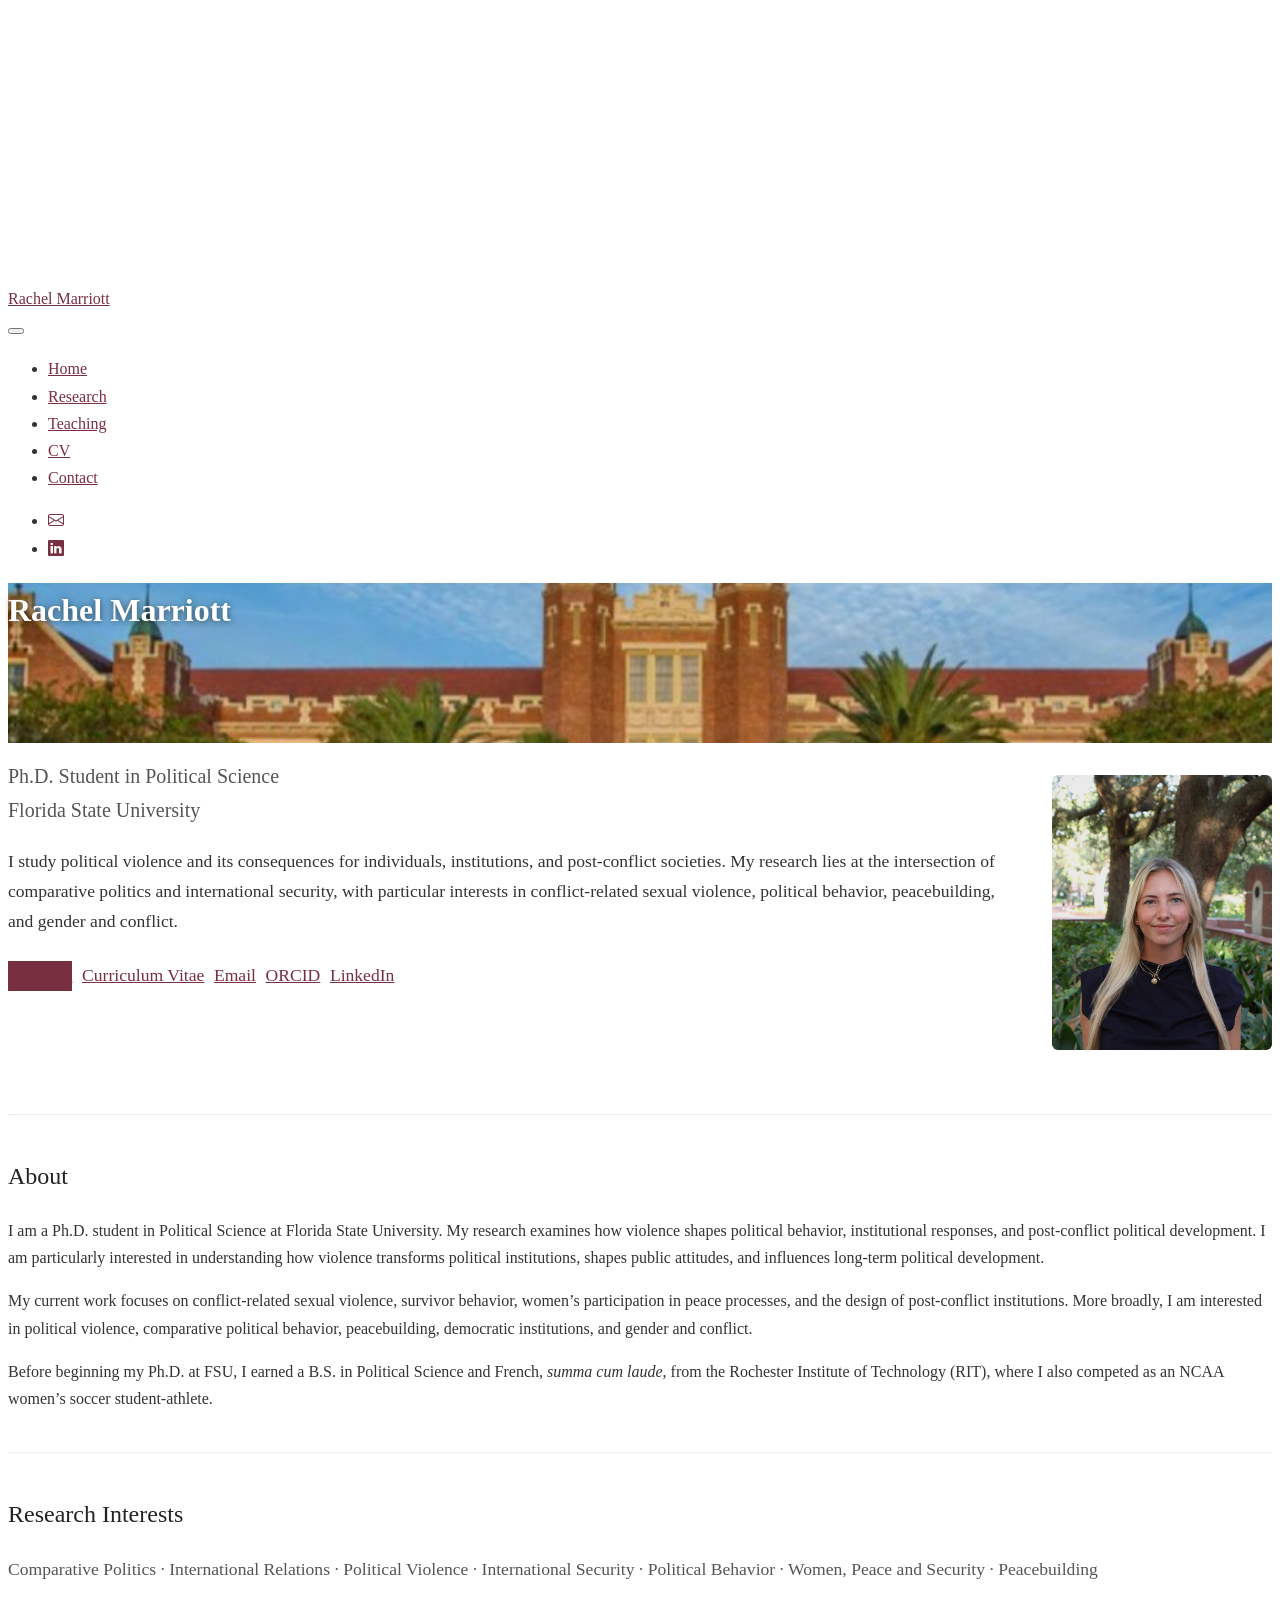
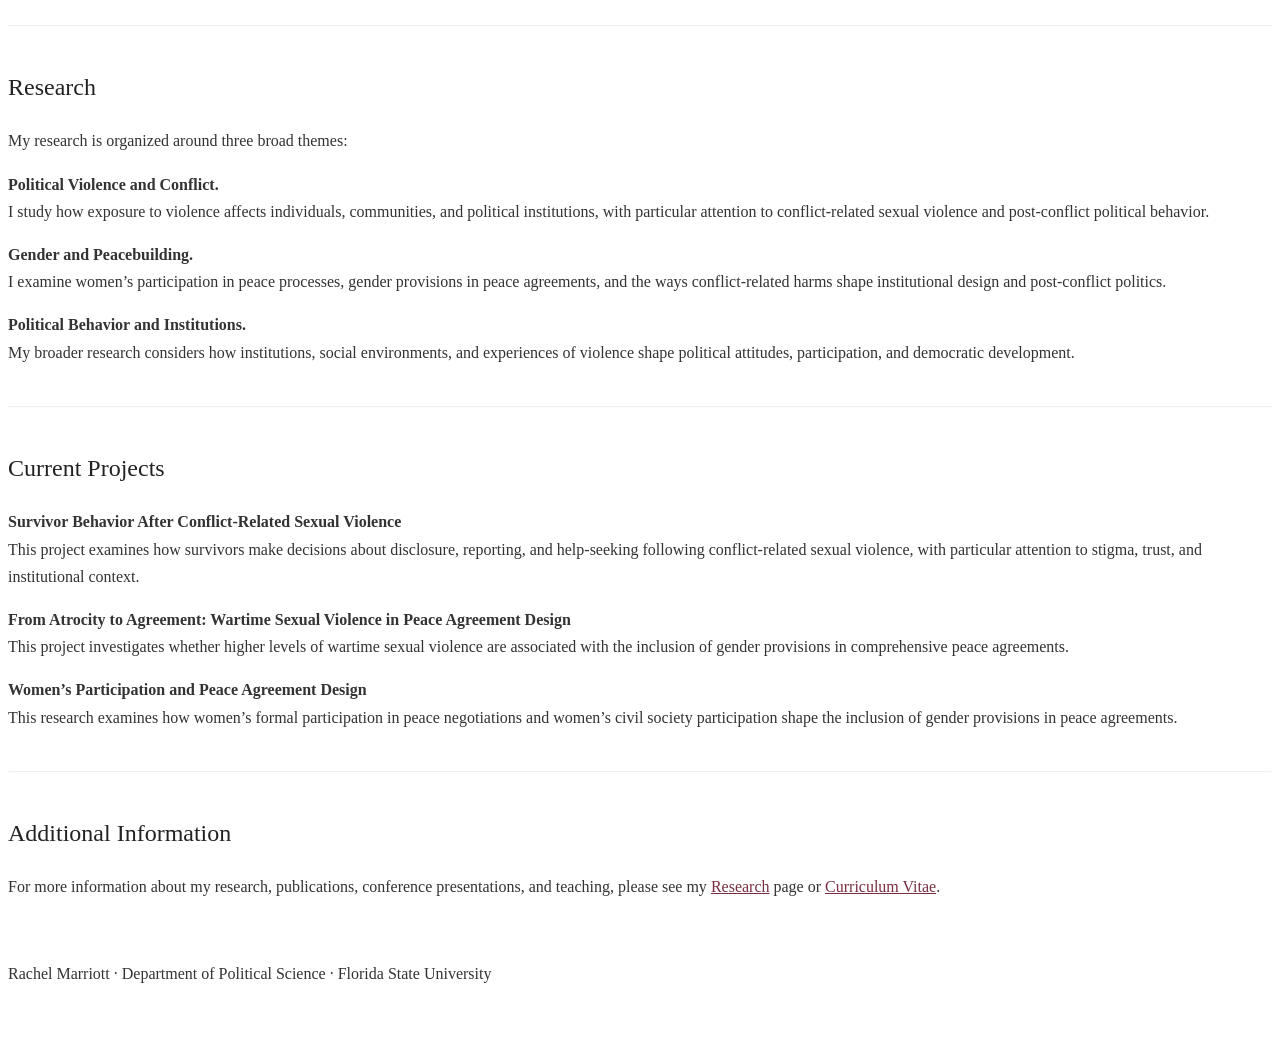
==== docs/index.html @ bfc07260 "Add files via upload Switch to Quarto site" ====
<!DOCTYPE html>
<html xmlns="http://www.w3.org/1999/xhtml" lang="en" xml:lang="en"><head>

<meta charset="utf-8">
<meta name="generator" content="quarto-1.10.18">

<meta name="viewport" content="width=device-width, initial-scale=1.0, user-scalable=yes">


<title>Rachel Marriott</title>
<style>
/* Default styles provided by pandoc.
** See https://pandoc.org/MANUAL.html#variables-for-html for config info.
*/
span.smallcaps{font-variant: small-caps;}
div.columns{display: flex; gap: 1.5em;}
div.column{flex: auto;}
@media screen {
div.columns{gap: min(4vw, 1.5em);}
div.column{overflow-x: auto;}
}
div.hanging-indent{margin-left: 1.5em; text-indent: -1.5em;}
ul.task-list{list-style: none;}
ul.task-list li input[type="checkbox"] {
  width: 0.8em;
  margin: 0 0.8em 0.2em -1em; /* quarto-specific, see https://github.com/quarto-dev/quarto-cli/issues/4556 */ 
  vertical-align: middle;
}
</style>


<script src="site_libs/quarto-nav/quarto-nav.js"></script>
<script src="site_libs/quarto-nav/headroom.min.js"></script>
<script src="site_libs/clipboard/clipboard.min.js"></script>
<script src="site_libs/quarto-search/autocomplete.umd.js"></script>
<script src="site_libs/quarto-search/fuse.min.js"></script>
<script src="site_libs/quarto-search/quarto-search.js"></script>
<meta name="quarto:offset" content="./">
<script src="site_libs/quarto-html/quarto.js" type="module"></script>
<script src="site_libs/quarto-html/tabsets/tabsets.js" type="module"></script>
<script src="site_libs/quarto-html/popper.min.js"></script>
<script src="site_libs/quarto-html/tippy.umd.min.js"></script>
<script src="site_libs/quarto-html/anchor.min.js"></script>
<link href="site_libs/quarto-html/tippy.css" rel="stylesheet">
<link href="site_libs/quarto-html/quarto-syntax-highlighting-64a204ab8560d761af7679ceaba22944.css" rel="stylesheet" id="quarto-text-highlighting-styles">
<script src="site_libs/bootstrap/bootstrap.min.js"></script>
<link href="site_libs/bootstrap/bootstrap-icons.css" rel="stylesheet">
<link href="site_libs/bootstrap/bootstrap-445b8638c3d06994fee0907d791121c4.min.css" rel="stylesheet" append-hash="true" id="quarto-bootstrap" data-mode="light">
<script id="quarto-search-options" type="application/json">{
  "location": "navbar",
  "copy-button": false,
  "collapse-after": 3,
  "panel-placement": "end",
  "type": "overlay",
  "limit": 50,
  "keyboard-shortcut": [
    "f",
    "/",
    "s"
  ],
  "show-item-context": false,
  "language": {
    "search-no-results-text": "No results",
    "search-matching-documents-text": "matching documents",
    "search-copy-link-title": "Copy link to search",
    "search-hide-matches-text": "Hide additional matches",
    "search-more-match-text": "more match in this document",
    "search-more-matches-text": "more matches in this document",
    "search-clear-button-title": "Clear",
    "search-text-placeholder": "",
    "search-detached-cancel-button-title": "Cancel",
    "search-submit-button-title": "Submit",
    "search-label": "Search"
  }
}</script>
<style>

      .quarto-title-block .quarto-title-banner {
        background-image: url(banner.jpg);
background-size: cover;
      }
</style>


<link rel="stylesheet" href="styles.css">
<meta property="og:title" content="Rachel Marriott">
<meta property="og:description" content="Ph.D.&nbsp;student in Political Science at Florida State University studying political violence, gender and conflict, and peacebuilding.">
<meta property="og:image" content="https://rachelmarriott.github.io/headshot.jpeg">
<meta property="og:site_name" content="Rachel Marriott">
<meta property="og:image:alt" content="Rachel Marriott">
</head>

<body class="nav-fixed quarto-light">

<div id="quarto-search-results"></div>
  <header id="quarto-header" class="headroom fixed-top quarto-banner">
    <nav class="navbar navbar-expand-lg " data-bs-theme="dark">
      <div class="navbar-container container-fluid">
      <div class="navbar-brand-container mx-auto">
    <a class="navbar-brand" href="./index.html">
    <span class="navbar-title">Rachel Marriott</span>
    </a>
  </div>
            <div id="quarto-search" class="" title="Search"></div>
          <button class="navbar-toggler" type="button" data-bs-toggle="collapse" data-bs-target="#navbarCollapse" aria-controls="navbarCollapse" role="menu" aria-expanded="false" aria-label="Toggle navigation" onclick="if (window.quartoToggleHeadroom) { window.quartoToggleHeadroom(); }">
  <span class="navbar-toggler-icon"></span>
</button>
          <div class="collapse navbar-collapse" id="navbarCollapse">
            <ul class="navbar-nav navbar-nav-scroll me-auto">
  <li class="nav-item">
    <a class="nav-link active" href="./index.html" aria-current="page"> 
<span class="menu-text">Home</span></a>
  </li>  
  <li class="nav-item">
    <a class="nav-link" href="./research.html"> 
<span class="menu-text">Research</span></a>
  </li>  
  <li class="nav-item">
    <a class="nav-link" href="./teaching.html"> 
<span class="menu-text">Teaching</span></a>
  </li>  
  <li class="nav-item">
    <a class="nav-link" href="./cv.html"> 
<span class="menu-text">CV</span></a>
  </li>  
  <li class="nav-item">
    <a class="nav-link" href="./contact.html"> 
<span class="menu-text">Contact</span></a>
  </li>  
</ul>
            <ul class="navbar-nav navbar-nav-scroll ms-auto">
  <li class="nav-item compact">
    <a class="nav-link" href="mailto:rsmarriott@fsu.edu"> <i class="bi bi-envelope" role="img" aria-label="Email">
</i> 
<span class="menu-text"></span></a>
  </li>  
  <li class="nav-item compact">
    <a class="nav-link" href="https://www.linkedin.com/in/rachel-marriott"> <i class="bi bi-linkedin" role="img" aria-label="LinkedIn">
</i> 
<span class="menu-text"></span></a>
  </li>  
</ul>
          </div> <!-- /navcollapse -->
            <div class="quarto-navbar-tools">
</div>
      </div> <!-- /container-fluid -->
    </nav>
</header>
<!-- content -->
<header id="title-block-header" class="quarto-title-block default page-columns page-full">
  <div class="quarto-title-banner page-columns page-full">
    <div class="quarto-title column-page">
      <h1 class="title">Rachel Marriott</h1>
                      </div>
  </div>
    
  
  <div class="quarto-title-meta column-page">

      
    
      
    </div>
    
  
  </header><div id="quarto-content" class="quarto-container page-columns page-rows-contents page-layout-full page-navbar">
<!-- sidebar -->
<!-- margin-sidebar -->
    
<!-- main -->
<main class="content quarto-banner-title-block column-page" id="quarto-document-content">





<div class="hero">
<div class="hero-text">
<section id="ph.d.-student-in-political-science" class="level3">
<h3 class="anchored" data-anchor-id="ph.d.-student-in-political-science">Ph.D.&nbsp;Student in Political Science</h3>
</section>
<section id="florida-state-university" class="level3">
<h3 class="anchored" data-anchor-id="florida-state-university">Florida State University</h3>
<p>I study political violence and its consequences for individuals, institutions, and post-conflict societies. My research lies at the intersection of comparative politics and international security, with particular interests in conflict-related sexual violence, political behavior, peacebuilding, and gender and conflict.</p>
<div class="hero-links">
<p><a href="./research.html" class="btn btn-primary">Research</a> <a href="./cv.html" class="btn btn-outline-primary">Curriculum Vitae</a> <a href="mailto:rsmarriott@fsu.edu" class="btn btn-outline-primary">Email</a> <a href="https://orcid.org/0009-0001-6405-3123" class="btn btn-outline-primary">ORCID</a> <a href="https://www.linkedin.com/in/rachel-marriott" class="btn btn-outline-primary">LinkedIn</a></p>
</div>
</section>
</div>
<div class="hero-image">
<p><img src="headshot.jpeg" class="img-fluid" alt="Rachel Marriott"></p>
</div>
</div>
<hr>
<section id="about" class="level2">
<h2 class="anchored" data-anchor-id="about">About</h2>
<p>I am a Ph.D.&nbsp;student in Political Science at Florida State University. My research examines how violence shapes political behavior, institutional responses, and post-conflict political development. I am particularly interested in understanding how violence transforms political institutions, shapes public attitudes, and influences long-term political development.</p>
<p>My current work focuses on conflict-related sexual violence, survivor behavior, women’s participation in peace processes, and the design of post-conflict institutions. More broadly, I am interested in political violence, comparative political behavior, peacebuilding, democratic institutions, and gender and conflict.</p>
<p>Before beginning my Ph.D.&nbsp;at FSU, I earned a B.S. in Political Science and French, <em>summa cum laude</em>, from the Rochester Institute of Technology (RIT), where I also competed as an NCAA women’s soccer student-athlete.</p>
<hr>
</section>
<section id="research-interests" class="level2">
<h2 class="anchored" data-anchor-id="research-interests">Research Interests</h2>
<p class="interests">
Comparative Politics · International Relations · Political Violence · International Security · Political Behavior · Women, Peace and Security · Peacebuilding
</p>
<hr>
</section>
<section id="research" class="level2">
<h2 class="anchored" data-anchor-id="research">Research</h2>
<p>My research is organized around three broad themes:</p>
<p><strong>Political Violence and Conflict.</strong><br>
I study how exposure to violence affects individuals, communities, and political institutions, with particular attention to conflict-related sexual violence and post-conflict political behavior.</p>
<p><strong>Gender and Peacebuilding.</strong><br>
I examine women’s participation in peace processes, gender provisions in peace agreements, and the ways conflict-related harms shape institutional design and post-conflict politics.</p>
<p><strong>Political Behavior and Institutions.</strong><br>
My broader research considers how institutions, social environments, and experiences of violence shape political attitudes, participation, and democratic development.</p>
<hr>
</section>
<section id="current-projects" class="level2">
<h2 class="anchored" data-anchor-id="current-projects">Current Projects</h2>
<p><strong>Survivor Behavior After Conflict-Related Sexual Violence</strong><br>
This project examines how survivors make decisions about disclosure, reporting, and help-seeking following conflict-related sexual violence, with particular attention to stigma, trust, and institutional context.</p>
<p><strong>From Atrocity to Agreement: Wartime Sexual Violence in Peace Agreement Design</strong><br>
This project investigates whether higher levels of wartime sexual violence are associated with the inclusion of gender provisions in comprehensive peace agreements.</p>
<p><strong>Women’s Participation and Peace Agreement Design</strong><br>
This research examines how women’s formal participation in peace negotiations and women’s civil society participation shape the inclusion of gender provisions in peace agreements.</p>
<hr>
</section>
<section id="additional-information" class="level2">
<h2 class="anchored" data-anchor-id="additional-information">Additional Information</h2>
<p>For more information about my research, publications, conference presentations, and teaching, please see my <a href="./research.html">Research</a> page or <a href="./cv.html">Curriculum Vitae</a>.</p>


</section>

</main> <!-- /main -->
<script id="quarto-html-after-body" type="application/javascript">
  window.document.addEventListener("DOMContentLoaded", function (event) {
    const icon = "";
    const anchorJS = new window.AnchorJS();
    anchorJS.options = {
      placement: 'right',
      icon: icon
    };
    anchorJS.add('.anchored');
    const isCodeAnnotation = (el) => {
      for (const clz of el.classList) {
        if (clz.startsWith('code-annotation-')) {                     
          return true;
        }
      }
      return false;
    }
    const onCopySuccess = function(e) {
      // button target
      const button = e.trigger;
      // don't keep focus
      button.blur();
      // flash "checked"
      button.classList.add('code-copy-button-checked');
      var currentTitle = button.getAttribute("title");
      button.setAttribute("title", "Copied!");
      let tooltip;
      if (window.bootstrap) {
        button.setAttribute("data-bs-toggle", "tooltip");
        button.setAttribute("data-bs-placement", "left");
        button.setAttribute("data-bs-title", "Copied!");
        tooltip = new bootstrap.Tooltip(button, 
          { trigger: "manual", 
            customClass: "code-copy-button-tooltip",
            offset: [0, -8]});
        tooltip.show();    
      }
      setTimeout(function() {
        if (tooltip) {
          tooltip.hide();
          button.removeAttribute("data-bs-title");
          button.removeAttribute("data-bs-toggle");
          button.removeAttribute("data-bs-placement");
        }
        button.setAttribute("title", currentTitle);
        button.classList.remove('code-copy-button-checked');
      }, 1000);
      // clear code selection
      e.clearSelection();
    }
    const getTextToCopy = function(trigger) {
      const outerScaffold = trigger.parentElement.cloneNode(true);
      const codeEl = outerScaffold.querySelector('code');
      for (const childEl of codeEl.children) {
        if (isCodeAnnotation(childEl)) {
          childEl.remove();
        }
      }
      return codeEl.innerText;
    }
    const clipboard = new window.ClipboardJS('.code-copy-button:not([data-in-quarto-modal])', {
      text: getTextToCopy
    });
    clipboard.on('success', onCopySuccess);
    if (window.document.getElementById('quarto-embedded-source-code-modal')) {
      const clipboardModal = new window.ClipboardJS('.code-copy-button[data-in-quarto-modal]', {
        text: getTextToCopy,
        container: window.document.getElementById('quarto-embedded-source-code-modal')
      });
      clipboardModal.on('success', onCopySuccess);
    }
      var localhostRegex = new RegExp(/^(?:http|https):\/\/localhost\:?[0-9]*\//);
      var mailtoRegex = new RegExp(/^mailto:/);
        var filterRegex = new RegExp("https:\/\/rachelmarriott\.github\.io");
      var isInternal = (href) => {
          return filterRegex.test(href) || localhostRegex.test(href) || mailtoRegex.test(href);
      }
      // Inspect non-navigation links and adorn them if external
     var links = window.document.querySelectorAll('a[href]:not(.nav-link):not(.navbar-brand):not(.toc-action):not(.sidebar-link):not(.sidebar-item-toggle):not(.pagination-link):not(.no-external):not([aria-hidden]):not(.dropdown-item):not(.quarto-navigation-tool):not(.about-link)');
      for (var i=0; i<links.length; i++) {
        const link = links[i];
        if (!isInternal(link.href)) {
          // undo the damage that might have been done by quarto-nav.js in the case of
          // links that we want to consider external
          if (link.dataset.originalHref !== undefined) {
            link.href = link.dataset.originalHref;
          }
        }
      }
    function tippyHover(el, contentFn, onTriggerFn, onUntriggerFn) {
      const config = {
        allowHTML: true,
        maxWidth: 500,
        delay: 100,
        arrow: false,
        appendTo: function(el) {
            return el.parentElement;
        },
        interactive: true,
        interactiveBorder: 10,
        theme: 'quarto',
        placement: 'bottom-start',
      };
      if (contentFn) {
        config.content = contentFn;
      }
      if (onTriggerFn) {
        config.onTrigger = onTriggerFn;
      }
      if (onUntriggerFn) {
        config.onUntrigger = onUntriggerFn;
      }
      window.tippy(el, config); 
    }
    const noterefs = window.document.querySelectorAll('a[role="doc-noteref"]');
    for (var i=0; i<noterefs.length; i++) {
      const ref = noterefs[i];
      tippyHover(ref, function() {
        // use id or data attribute instead here
        let href = ref.getAttribute('data-footnote-href') || ref.getAttribute('href');
        try { href = new URL(href).hash; } catch {}
        const id = href.replace(/^#\/?/, "");
        const note = window.document.getElementById(id);
        if (note) {
          return note.innerHTML;
        } else {
          return "";
        }
      });
    }
    const xrefs = window.document.querySelectorAll('a.quarto-xref');
    const processXRef = (id, note) => {
      // Strip column container classes
      const stripColumnClz = (el) => {
        el.classList.remove("page-full", "page-columns");
        if (el.children) {
          for (const child of el.children) {
            stripColumnClz(child);
          }
        }
      }
      stripColumnClz(note)
      if (id === null || id.startsWith('sec-')) {
        // Special case sections, only their first couple elements
        const container = document.createElement("div");
        if (note.children && note.children.length > 2) {
          container.appendChild(note.children[0].cloneNode(true));
          for (let i = 1; i < note.children.length; i++) {
            const child = note.children[i];
            if (child.tagName === "P" && child.innerText === "") {
              continue;
            } else {
              container.appendChild(child.cloneNode(true));
              break;
            }
          }
          if (window.Quarto?.typesetMath) {
            window.Quarto.typesetMath(container);
          }
          return container.innerHTML
        } else {
          if (window.Quarto?.typesetMath) {
            window.Quarto.typesetMath(note);
          }
          return note.innerHTML;
        }
      } else {
        // Remove any anchor links if they are present
        const anchorLink = note.querySelector('a.anchorjs-link');
        if (anchorLink) {
          anchorLink.remove();
        }
        if (window.Quarto?.typesetMath) {
          window.Quarto.typesetMath(note);
        }
        if (note.classList.contains("callout")) {
          return note.outerHTML;
        } else {
          return note.innerHTML;
        }
      }
    }
    for (var i=0; i<xrefs.length; i++) {
      const xref = xrefs[i];
      tippyHover(xref, undefined, function(instance) {
        instance.disable();
        let url = xref.getAttribute('href');
        let hash = undefined; 
        if (url.startsWith('#')) {
          hash = url;
        } else {
          try { hash = new URL(url).hash; } catch {}
        }
        if (hash) {
          const id = hash.replace(/^#\/?/, "");
          const note = window.document.getElementById(id);
          if (note !== null) {
            try {
              const html = processXRef(id, note.cloneNode(true));
              instance.setContent(html);
            } finally {
              instance.enable();
              instance.show();
            }
          } else {
            // See if we can fetch this
            fetch(url.split('#')[0])
            .then(res => res.text())
            .then(html => {
              const parser = new DOMParser();
              const htmlDoc = parser.parseFromString(html, "text/html");
              const note = htmlDoc.getElementById(id);
              if (note !== null) {
                const html = processXRef(id, note);
                instance.setContent(html);
              } 
            }).finally(() => {
              instance.enable();
              instance.show();
            });
          }
        } else {
          // See if we can fetch a full url (with no hash to target)
          // This is a special case and we should probably do some content thinning / targeting
          fetch(url)
          .then(res => res.text())
          .then(html => {
            const parser = new DOMParser();
            const htmlDoc = parser.parseFromString(html, "text/html");
            const note = htmlDoc.querySelector('main.content');
            if (note !== null) {
              // This should only happen for chapter cross references
              // (since there is no id in the URL)
              // remove the first header
              if (note.children.length > 0 && note.children[0].tagName === "HEADER") {
                note.children[0].remove();
              }
              const html = processXRef(null, note);
              instance.setContent(html);
            } 
          }).finally(() => {
            instance.enable();
            instance.show();
          });
        }
      }, function(instance) {
      });
    }
        let selectedAnnoteEl;
        const selectorForAnnotation = ( cell, annotation) => {
          let cellAttr = 'data-code-cell="' + cell + '"';
          let lineAttr = 'data-code-annotation="' +  annotation + '"';
          const selector = 'span[' + cellAttr + '][' + lineAttr + ']';
          return selector;
        }
        const selectCodeLines = (annoteEl) => {
          const doc = window.document;
          const targetCell = annoteEl.getAttribute("data-target-cell");
          const targetAnnotation = annoteEl.getAttribute("data-target-annotation");
          const annoteSpan = window.document.querySelector(selectorForAnnotation(targetCell, targetAnnotation));
          const lines = annoteSpan.getAttribute("data-code-lines").split(",");
          const lineIds = lines.map((line) => {
            return targetCell + "-" + line;
          })
          let top = null;
          let height = null;
          let parent = null;
          if (lineIds.length > 0) {
              //compute the position of the single el (top and bottom and make a div)
              const el = window.document.getElementById(lineIds[0]);
              top = el.offsetTop;
              height = el.offsetHeight;
              parent = el.parentElement.parentElement;
            if (lineIds.length > 1) {
              const lastEl = window.document.getElementById(lineIds[lineIds.length - 1]);
              const bottom = lastEl.offsetTop + lastEl.offsetHeight;
              height = bottom - top;
            }
            if (top !== null && height !== null && parent !== null) {
              // cook up a div (if necessary) and position it 
              let div = window.document.getElementById("code-annotation-line-highlight");
              if (div === null) {
                div = window.document.createElement("div");
                div.setAttribute("id", "code-annotation-line-highlight");
                div.style.position = 'absolute';
                parent.appendChild(div);
              }
              div.style.top = top - 2 + "px";
              div.style.height = height + 4 + "px";
              div.style.left = 0;
              let gutterDiv = window.document.getElementById("code-annotation-line-highlight-gutter");
              if (gutterDiv === null) {
                gutterDiv = window.document.createElement("div");
                gutterDiv.setAttribute("id", "code-annotation-line-highlight-gutter");
                gutterDiv.style.position = 'absolute';
                const codeCell = window.document.getElementById(targetCell);
                const gutter = codeCell.querySelector('.code-annotation-gutter');
                gutter.appendChild(gutterDiv);
              }
              gutterDiv.style.top = top - 2 + "px";
              gutterDiv.style.height = height + 4 + "px";
            }
            selectedAnnoteEl = annoteEl;
          }
        };
        const unselectCodeLines = () => {
          const elementsIds = ["code-annotation-line-highlight", "code-annotation-line-highlight-gutter"];
          elementsIds.forEach((elId) => {
            const div = window.document.getElementById(elId);
            if (div) {
              div.remove();
            }
          });
          selectedAnnoteEl = undefined;
        };
          // Handle positioning of the toggle
      window.addEventListener(
        "resize",
        throttle(() => {
          elRect = undefined;
          if (selectedAnnoteEl) {
            selectCodeLines(selectedAnnoteEl);
          }
        }, 10)
      );
      function throttle(fn, ms) {
      let throttle = false;
      let timer;
        return (...args) => {
          if(!throttle) { // first call gets through
              fn.apply(this, args);
              throttle = true;
          } else { // all the others get throttled
              if(timer) clearTimeout(timer); // cancel #2
              timer = setTimeout(() => {
                fn.apply(this, args);
                timer = throttle = false;
              }, ms);
          }
        };
      }
        // Attach click handler to the DT
        const annoteDls = window.document.querySelectorAll('dt[data-target-cell]');
        for (const annoteDlNode of annoteDls) {
          annoteDlNode.addEventListener('click', (event) => {
            const clickedEl = event.target;
            if (clickedEl !== selectedAnnoteEl) {
              unselectCodeLines();
              const activeEl = window.document.querySelector('dt[data-target-cell].code-annotation-active');
              if (activeEl) {
                activeEl.classList.remove('code-annotation-active');
              }
              selectCodeLines(clickedEl);
              clickedEl.classList.add('code-annotation-active');
            } else {
              // Unselect the line
              unselectCodeLines();
              clickedEl.classList.remove('code-annotation-active');
            }
          });
        }
    const findCites = (el) => {
      const parentEl = el.parentElement;
      if (parentEl) {
        const cites = parentEl.dataset.cites;
        if (cites) {
          return {
            el,
            cites: cites.split(' ')
          };
        } else {
          return findCites(el.parentElement)
        }
      } else {
        return undefined;
      }
    };
    var bibliorefs = window.document.querySelectorAll('a[role="doc-biblioref"]');
    for (var i=0; i<bibliorefs.length; i++) {
      const ref = bibliorefs[i];
      const citeInfo = findCites(ref);
      if (citeInfo) {
        tippyHover(citeInfo.el, function() {
          var popup = window.document.createElement('div');
          citeInfo.cites.forEach(function(cite) {
            var citeDiv = window.document.createElement('div');
            citeDiv.classList.add('hanging-indent');
            citeDiv.classList.add('csl-entry');
            var biblioDiv = window.document.getElementById('ref-' + cite);
            if (biblioDiv) {
              citeDiv.innerHTML = biblioDiv.innerHTML;
            }
            popup.appendChild(citeDiv);
          });
          return popup.innerHTML;
        });
      }
    }
  });
  </script>
</div> <!-- /content -->
<footer class="footer">
  <div class="nav-footer">
    <div class="nav-footer-left">
      &nbsp;
    </div>   
    <div class="nav-footer-center">
<p>Rachel Marriott · Department of Political Science · Florida State University</p>
</div>
    <div class="nav-footer-right">
      &nbsp;
    </div>
  </div>
</footer>




</body></html>
---- docs/site_libs/quarto-html/tippy.css ----
.tippy-box[data-animation=fade][data-state=hidden]{opacity:0}[data-tippy-root]{max-width:calc(100vw - 10px)}.tippy-box{position:relative;background-color:#333;color:#fff;border-radius:4px;font-size:14px;line-height:1.4;white-space:normal;outline:0;transition-property:transform,visibility,opacity}.tippy-box[data-placement^=top]>.tippy-arrow{bottom:0}.tippy-box[data-placement^=top]>.tippy-arrow:before{bottom:-7px;left:0;border-width:8px 8px 0;border-top-color:initial;transform-origin:center top}.tippy-box[data-placement^=bottom]>.tippy-arrow{top:0}.tippy-box[data-placement^=bottom]>.tippy-arrow:before{top:-7px;left:0;border-width:0 8px 8px;border-bottom-color:initial;transform-origin:center bottom}.tippy-box[data-placement^=left]>.tippy-arrow{right:0}.tippy-box[data-placement^=left]>.tippy-arrow:before{border-width:8px 0 8px 8px;border-left-color:initial;right:-7px;transform-origin:center left}.tippy-box[data-placement^=right]>.tippy-arrow{left:0}.tippy-box[data-placement^=right]>.tippy-arrow:before{left:-7px;border-width:8px 8px 8px 0;border-right-color:initial;transform-origin:center right}.tippy-box[data-inertia][data-state=visible]{transition-timing-function:cubic-bezier(.54,1.5,.38,1.11)}.tippy-arrow{width:16px;height:16px;color:#333}.tippy-arrow:before{content:"";position:absolute;border-color:transparent;border-style:solid}.tippy-content{position:relative;padding:5px 9px;z-index:1}
---- docs/styles.css ----
/* ---------- Base (carried over from the old site) ---------- */
:root {
  --fsu-garnet: #782F40;
  --fsu-gold: #CEB888;
}

body {
  line-height: 1.7;
  color: #333;
}

h2 {
  font-weight: 500;
  color: #222;
  margin-top: 2rem;
}

h3 {
  font-weight: 500;
}

a {
  color: var(--fsu-garnet);
}

hr {
  margin: 2.5rem 0;
  opacity: 0.15;
}

/* ---------- Banner (FSU campus image behind the page title) ---------- */
.quarto-title-banner {
  background-size: cover;
  background-position: center center;
  min-height: 160px;
}

.quarto-title-banner .quarto-title .title,
.quarto-title-banner .subtitle {
  color: #fff;
  text-shadow: 0 1px 6px rgba(0, 0, 0, 0.55);
}

/* ---------- Buttons in FSU garnet ---------- */
.btn-primary {
  background-color: var(--fsu-garnet);
  border-color: var(--fsu-garnet);
}

.btn-primary:hover,
.btn-primary:focus {
  background-color: #5e2432;
  border-color: #5e2432;
}

.btn-outline-primary {
  color: var(--fsu-garnet);
  border-color: var(--fsu-garnet);
}

.btn-outline-primary:hover,
.btn-outline-primary:focus {
  background-color: var(--fsu-garnet);
  border-color: var(--fsu-garnet);
  color: #fff;
}

/* ---------- Home page hero ---------- */
.hero {
  display: flex;
  align-items: flex-start;
  gap: 3rem;
  margin-top: 1rem;
}

.hero-text {
  flex: 1;
}

.hero-text h3 {
  margin: 0;
  font-size: 1.25rem;
  color: #555;
}

.hero-text p {
  font-size: 1.1rem;
  margin-top: 1.25rem;
}

.hero-links p {
  display: flex;
  flex-wrap: wrap;
  gap: 0.6rem;
  margin-top: 1.5rem;
}

.hero-image {
  flex-shrink: 0;
}

.hero-image img {
  width: 220px;
  height: 275px;
  object-fit: cover;
  object-position: center;
  border-radius: 6px;
}

.interests {
  color: #555;
  font-size: 1.1rem;
}

@media (max-width: 700px) {
  .hero {
    flex-direction: column-reverse;
    gap: 1.5rem;
  }

  .hero-image img {
    width: 180px;
    height: 225px;
  }
}

/* ---------- Research page ---------- */
.research-page h3 {
  font-size: 1.2rem;
  margin-top: 1.5rem;
}

.research-footer {
  color: #666;
  font-style: italic;
}

/* ---------- CV page ---------- */
.cv-header {
  margin-bottom: 1.5rem;
}

/* ---------- Contact page ---------- */
.contact-details {
  color: #555;
  font-size: 1.1rem;
}

.contact-details strong {
  color: #333;
  font-weight: 500;
}

/* ---------- Navbar active link in garnet ---------- */
.navbar .nav-link.active,
.navbar .nav-link:hover {
  color: var(--fsu-garnet) !important;
}
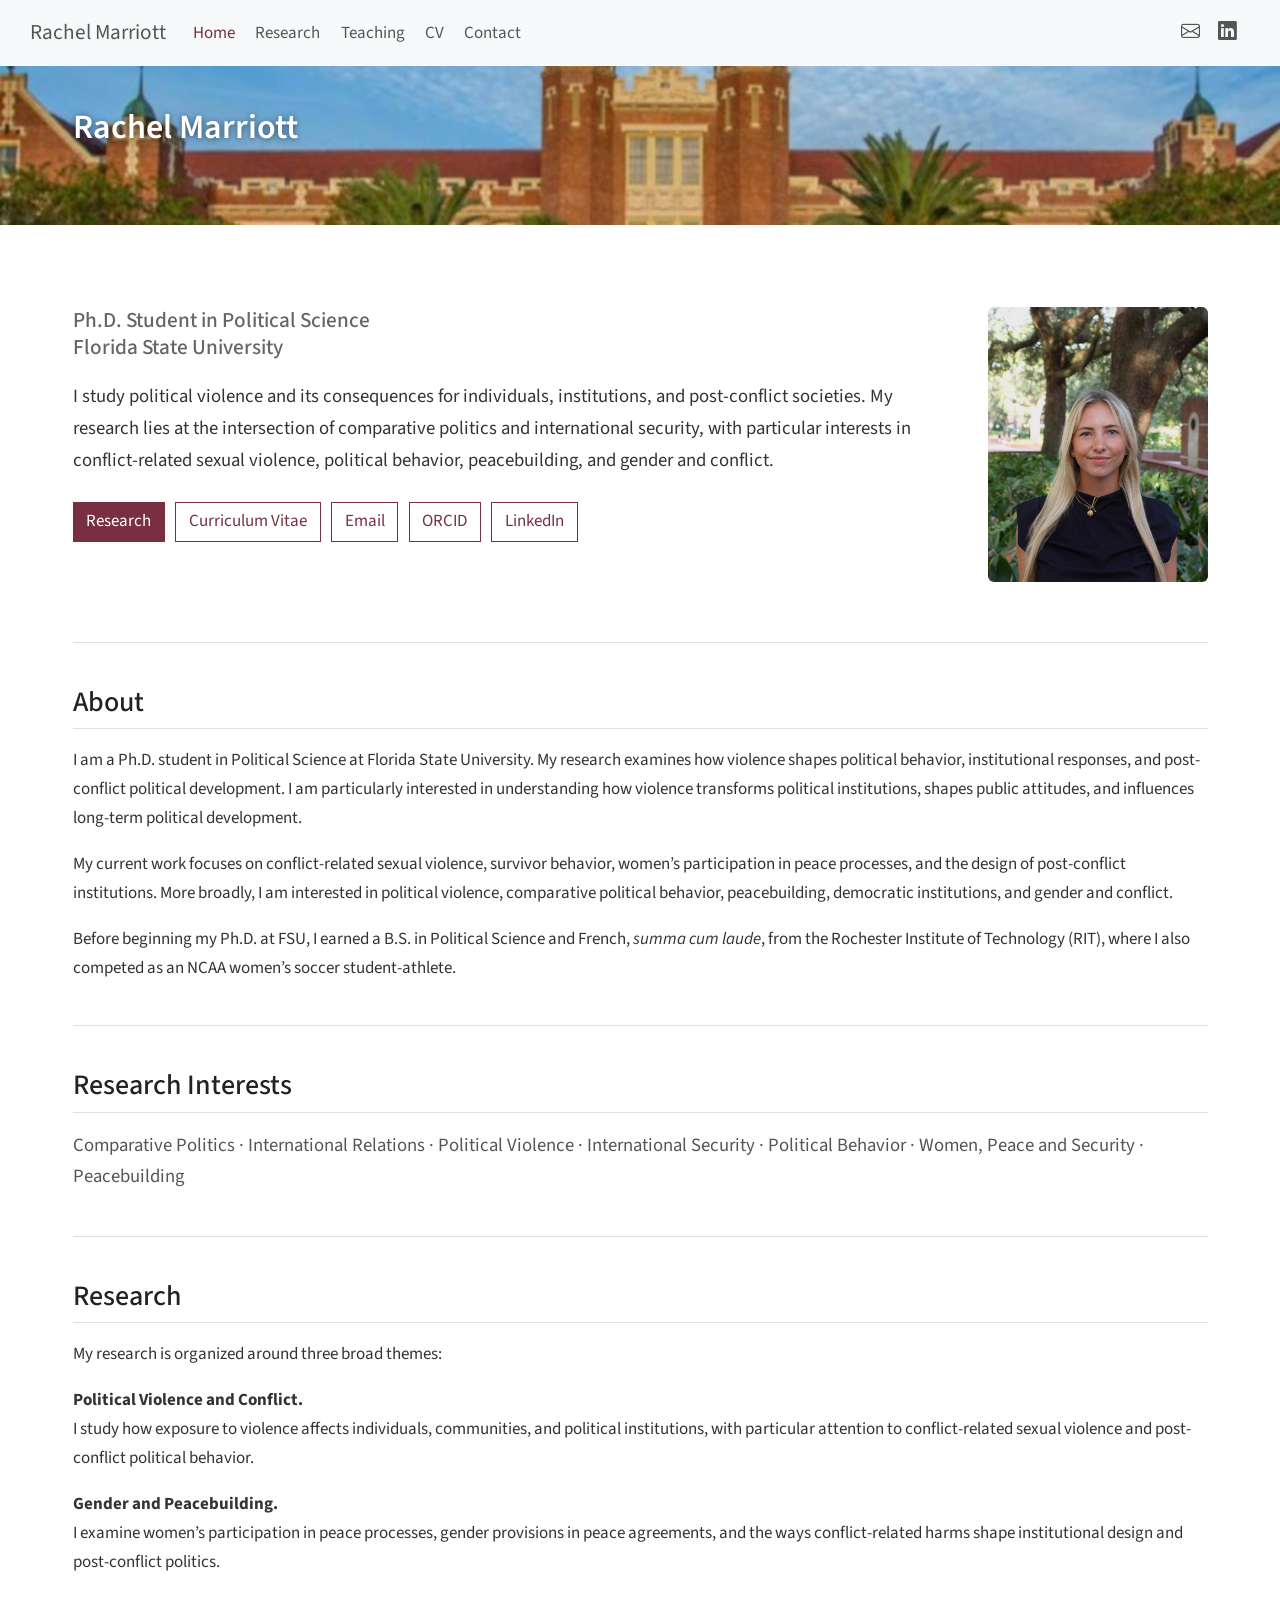
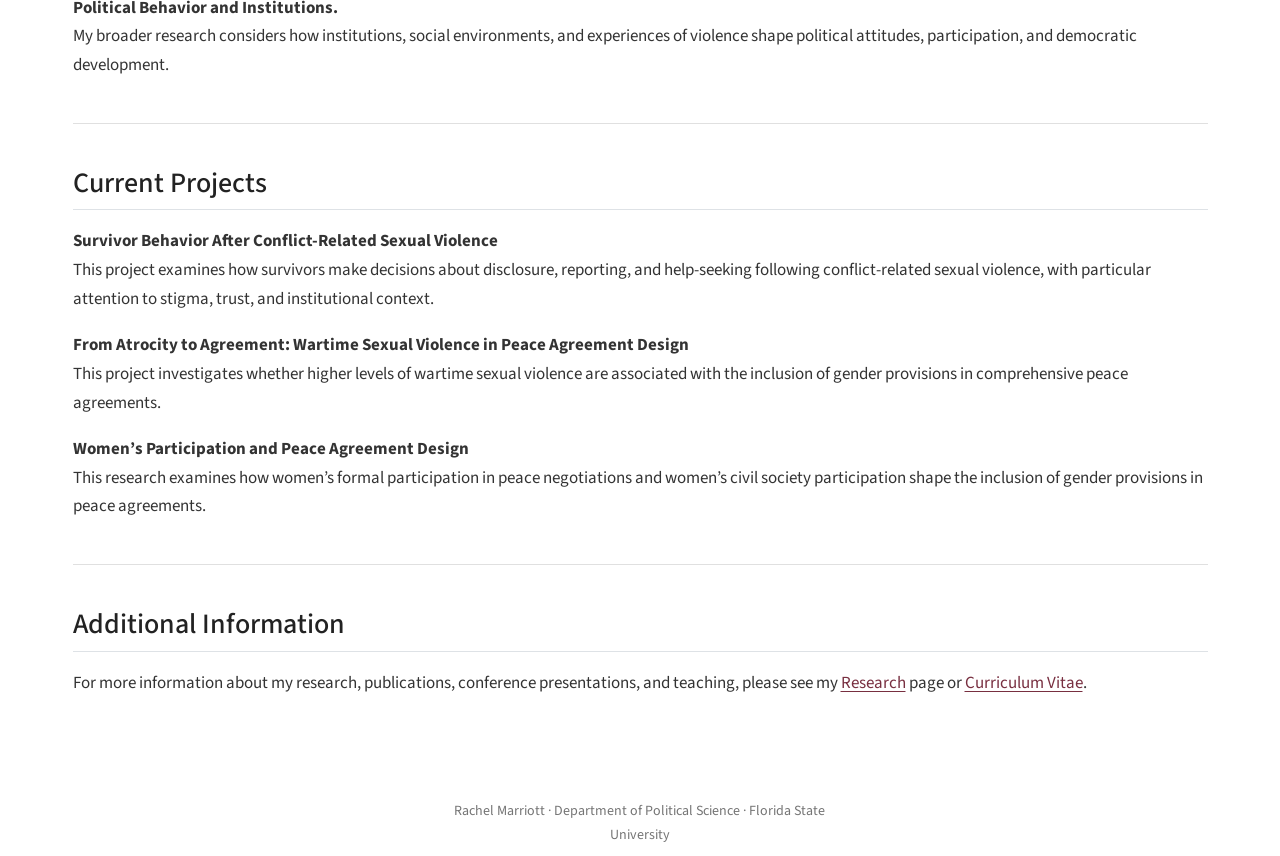
==== commit c1f54046: "Update CV to November 2026 version; CV page embeds the PDF Co-Authored-By: Claude Opus 5.5 <noreply@" ====
--- a/docs/index.html
+++ b/docs/index.html
@@ -2,7 +2,7 @@
 <html xmlns="http://www.w3.org/1999/xhtml" lang="en" xml:lang="en"><head>
 
 <meta charset="utf-8">
-<meta name="generator" content="quarto-1.10.18">
+<meta name="generator" content="quarto-1.11.9">
 
 <meta name="viewport" content="width=device-width, initial-scale=1.0, user-scalable=yes">
 
@@ -38,14 +38,15 @@
 <meta name="quarto:offset" content="./">
 <script src="site_libs/quarto-html/quarto.js" type="module"></script>
 <script src="site_libs/quarto-html/tabsets/tabsets.js" type="module"></script>
+<script src="site_libs/quarto-html/scrollable-regions/scrollable-regions.js" type="module"></script>
 <script src="site_libs/quarto-html/popper.min.js"></script>
 <script src="site_libs/quarto-html/tippy.umd.min.js"></script>
 <script src="site_libs/quarto-html/anchor.min.js"></script>
 <link href="site_libs/quarto-html/tippy.css" rel="stylesheet">
-<link href="site_libs/quarto-html/quarto-syntax-highlighting-64a204ab8560d761af7679ceaba22944.css" rel="stylesheet" id="quarto-text-highlighting-styles">
+<link href="site_libs/quarto-html/quarto-syntax-highlighting-63b5708e65d6cd79cd7618c58d0c21e7.css" rel="stylesheet" id="quarto-text-highlighting-styles">
 <script src="site_libs/bootstrap/bootstrap.min.js"></script>
 <link href="site_libs/bootstrap/bootstrap-icons.css" rel="stylesheet">
-<link href="site_libs/bootstrap/bootstrap-445b8638c3d06994fee0907d791121c4.min.css" rel="stylesheet" append-hash="true" id="quarto-bootstrap" data-mode="light">
+<link href="site_libs/bootstrap/bootstrap-2f26042ee04390a409193c36bb3e8631.min.css" rel="stylesheet" append-hash="true" id="quarto-bootstrap" data-mode="light">
 <script id="quarto-search-options" type="application/json">{
   "location": "navbar",
   "copy-button": false,
@@ -88,21 +89,22 @@
 <meta property="og:image" content="https://rachelmarriott.github.io/headshot.jpeg">
 <meta property="og:site_name" content="Rachel Marriott">
 <meta property="og:image:alt" content="Rachel Marriott">
+<meta property="og:image:height" content="1000">
+<meta property="og:image:width" content="800">
 </head>
 
-<body class="nav-fixed quarto-light">
+<body class="nav-fixed quarto-light"><a id="quarto-skip-link" class="visually-hidden-focusable" href="#quarto-document-content">Skip to main content</a>
 
 <div id="quarto-search-results"></div>
   <header id="quarto-header" class="headroom fixed-top quarto-banner">
-    <nav class="navbar navbar-expand-lg " data-bs-theme="dark">
+    <nav class="navbar navbar-expand-lg " data-bs-theme="dark" aria-label="Site">
       <div class="navbar-container container-fluid">
       <div class="navbar-brand-container mx-auto">
     <a class="navbar-brand" href="./index.html">
     <span class="navbar-title">Rachel Marriott</span>
     </a>
   </div>
-            <div id="quarto-search" class="" title="Search"></div>
-          <button class="navbar-toggler" type="button" data-bs-toggle="collapse" data-bs-target="#navbarCollapse" aria-controls="navbarCollapse" role="menu" aria-expanded="false" aria-label="Toggle navigation" onclick="if (window.quartoToggleHeadroom) { window.quartoToggleHeadroom(); }">
+          <button class="navbar-toggler" type="button" data-bs-toggle="collapse" data-bs-target="#navbarCollapse" aria-controls="navbarCollapse" aria-expanded="false" aria-label="Toggle navigation" onclick="if (window.quartoToggleHeadroom) { window.quartoToggleHeadroom(); }">
   <span class="navbar-toggler-icon"></span>
 </button>
           <div class="collapse navbar-collapse" id="navbarCollapse">
@@ -143,6 +145,7 @@
           </div> <!-- /navcollapse -->
             <div class="quarto-navbar-tools">
 </div>
+            <div id="quarto-search" class="" title="Search"></div>
       </div> <!-- /container-fluid -->
     </nav>
 </header>
@@ -168,7 +171,7 @@
 <!-- margin-sidebar -->
     
 <!-- main -->
-<main class="content quarto-banner-title-block column-page" id="quarto-document-content">
+<main class="content quarto-banner-title-block column-page" id="quarto-document-content" tabindex="-1">
 
 
 
@@ -313,7 +316,8 @@
           return filterRegex.test(href) || localhostRegex.test(href) || mailtoRegex.test(href);
       }
       // Inspect non-navigation links and adorn them if external
-     var links = window.document.querySelectorAll('a[href]:not(.nav-link):not(.navbar-brand):not(.toc-action):not(.sidebar-link):not(.sidebar-item-toggle):not(.pagination-link):not(.no-external):not([aria-hidden]):not(.dropdown-item):not(.quarto-navigation-tool):not(.about-link)');
+      window.quartoDecorateExternalLinks = function (root) {
+     var links = (root || window.document).querySelectorAll('a[href]:not(.nav-link):not(.navbar-brand):not(.toc-action):not(.sidebar-link):not(.sidebar-item-toggle):not(.pagination-link):not(.no-external):not([aria-hidden]):not(.dropdown-item):not(.quarto-navigation-tool):not(.about-link)');
       for (var i=0; i<links.length; i++) {
         const link = links[i];
         if (!isInternal(link.href)) {
@@ -322,8 +326,69 @@
           if (link.dataset.originalHref !== undefined) {
             link.href = link.dataset.originalHref;
           }
-        }
-      }
+          if (!link.classList.contains('no-external-icon')) {
+          }
+        }
+      }
+      };
+      window.quartoDecorateExternalLinks(window.document);
+    // Esc closes the popup (WCAG 1.4.13) and focus leaving both trigger and
+    // popup closes it (WCAG 2.4.11); tippy handles neither for interactive popups.
+    const hideOnEscAndFocusOut = {
+      name: 'hideOnEscAndFocusOut',
+      defaultValue: true,
+      fn(instance) {
+        const dismiss = () => {
+          // A show scheduled by the trigger delay would otherwise reopen it
+          instance.clearDelayTimeouts();
+          instance.hide();
+        };
+        const onKeyDown = (event) => {
+          if (event.key !== 'Escape') {
+            return;
+          }
+          // Keep Esc from also reaching page handlers (e.g. reveal.js overview),
+          // except an open reveal.js slide menu, which Esc should close too.
+          // The menu handles keys only when its keyboard option is on.
+          const menuHandlesEsc = window.Reveal?.getPlugin?.('menu')?.isOpen() &&
+            window.Reveal.getConfig().menu?.keyboard !== false;
+          if (!menuHandlesEsc) {
+            event.stopPropagation();
+          }
+          if (instance.popper.contains(window.document.activeElement)) {
+            // Disabled while refocusing so the focus trigger does not reopen it
+            instance.disable();
+            instance.reference.focus();
+            instance.enable();
+          }
+          dismiss();
+        };
+        const onFocusOut = (event) => {
+          const target = event.relatedTarget;
+          if (target && !instance.reference.contains(target) &&
+              !instance.popper.contains(target)) {
+            dismiss();
+          }
+        };
+        // On the trigger too: a click trigger (code-annotations: select) has no
+        // blur handling. Attached for the instance's lifetime so leaving the
+        // trigger also cancels a show still pending on the trigger delay.
+        instance.reference.addEventListener('focusout', onFocusOut);
+        return {
+          onShow() {
+            window.document.addEventListener('keydown', onKeyDown, true);
+            instance.popper.addEventListener('focusout', onFocusOut);
+          },
+          onHide() {
+            window.document.removeEventListener('keydown', onKeyDown, true);
+            instance.popper.removeEventListener('focusout', onFocusOut);
+          },
+          onDestroy() {
+            instance.reference.removeEventListener('focusout', onFocusOut);
+          },
+        };
+      },
+    };
     function tippyHover(el, contentFn, onTriggerFn, onUntriggerFn) {
       const config = {
         allowHTML: true,
@@ -337,6 +402,7 @@
         interactiveBorder: 10,
         theme: 'quarto',
         placement: 'bottom-start',
+        plugins: [hideOnEscAndFocusOut],
       };
       if (contentFn) {
         config.content = contentFn;
@@ -499,44 +565,54 @@
           const lineIds = lines.map((line) => {
             return targetCell + "-" + line;
           })
-          let top = null;
-          let height = null;
-          let parent = null;
+          // Each band is positioned against its own containing block, which is
+          // not the offsetParent of the lines, so place it from client rects.
+          const placeBand = (band, firstEl, lastEl, codeBlock) => {
+            const container = band.offsetParent;
+            if (container === null) {
+              return;
+            }
+            const containerRect = container.getBoundingClientRect();
+            // Reveal.js scales slides with a transform, so convert client
+            // pixels back to the CSS pixels of the container.
+            const scale = containerRect.height / container.offsetHeight || 1;
+            const firstRect = firstEl.getBoundingClientRect();
+            const lastRect = lastEl.getBoundingClientRect();
+            const top = (firstRect.top - containerRect.top) / scale - container.clientTop + container.scrollTop;
+            const height = (lastRect.bottom - firstRect.top) / scale;
+            band.style.top = top - 2 + "px";
+            band.style.height = height + 4 + "px";
+            if (codeBlock) {
+              // Without the copy button wrapper, the containing block is wider
+              // than the code block, so span the code block explicitly.
+              const blockRect = codeBlock.getBoundingClientRect();
+              band.style.left = (blockRect.left - containerRect.left) / scale - container.clientLeft + container.scrollLeft + "px";
+              band.style.width = blockRect.width / scale + "px";
+            }
+          };
           if (lineIds.length > 0) {
-              //compute the position of the single el (top and bottom and make a div)
-              const el = window.document.getElementById(lineIds[0]);
-              top = el.offsetTop;
-              height = el.offsetHeight;
-              parent = el.parentElement.parentElement;
-            if (lineIds.length > 1) {
-              const lastEl = window.document.getElementById(lineIds[lineIds.length - 1]);
-              const bottom = lastEl.offsetTop + lastEl.offsetHeight;
-              height = bottom - top;
-            }
-            if (top !== null && height !== null && parent !== null) {
-              // cook up a div (if necessary) and position it 
-              let div = window.document.getElementById("code-annotation-line-highlight");
-              if (div === null) {
-                div = window.document.createElement("div");
-                div.setAttribute("id", "code-annotation-line-highlight");
-                div.style.position = 'absolute';
-                parent.appendChild(div);
-              }
-              div.style.top = top - 2 + "px";
-              div.style.height = height + 4 + "px";
-              div.style.left = 0;
-              let gutterDiv = window.document.getElementById("code-annotation-line-highlight-gutter");
-              if (gutterDiv === null) {
-                gutterDiv = window.document.createElement("div");
-                gutterDiv.setAttribute("id", "code-annotation-line-highlight-gutter");
-                gutterDiv.style.position = 'absolute';
-                const codeCell = window.document.getElementById(targetCell);
-                const gutter = codeCell.querySelector('.code-annotation-gutter');
-                gutter.appendChild(gutterDiv);
-              }
-              gutterDiv.style.top = top - 2 + "px";
-              gutterDiv.style.height = height + 4 + "px";
-            }
+            const el = window.document.getElementById(lineIds[0]);
+            const lastEl = window.document.getElementById(lineIds[lineIds.length - 1]);
+            const parent = el.parentElement.parentElement;
+            // cook up a div (if necessary) and position it
+            let div = window.document.getElementById("code-annotation-line-highlight");
+            if (div === null) {
+              div = window.document.createElement("div");
+              div.setAttribute("id", "code-annotation-line-highlight");
+              div.style.position = 'absolute';
+              parent.appendChild(div);
+            }
+            placeBand(div, el, lastEl, parent.closest("div.sourceCode") || parent);
+            let gutterDiv = window.document.getElementById("code-annotation-line-highlight-gutter");
+            if (gutterDiv === null) {
+              gutterDiv = window.document.createElement("div");
+              gutterDiv.setAttribute("id", "code-annotation-line-highlight-gutter");
+              gutterDiv.style.position = 'absolute';
+              const codeCell = window.document.getElementById(targetCell);
+              const gutter = codeCell.querySelector('.code-annotation-gutter');
+              gutter.appendChild(gutterDiv);
+            }
+            placeBand(gutterDiv, el, lastEl);
             selectedAnnoteEl = annoteEl;
           }
         };
@@ -635,6 +711,9 @@
     }
   });
   </script>
+  <script type="application/javascript">
+  window.quartoScrollableRegionsLabels = {"code":"Scrollable code","output":"Scrollable output"};
+  </script>
 </div> <!-- /content -->
 <footer class="footer">
   <div class="nav-footer">
--- a/docs/site_libs/quarto-html/quarto-syntax-highlighting-63b5708e65d6cd79cd7618c58d0c21e7.css
+++ b/docs/site_libs/quarto-html/quarto-syntax-highlighting-63b5708e65d6cd79cd7618c58d0c21e7.css
@@ -0,0 +1,236 @@
+/* quarto syntax highlight colors */
+:root {
+  --quarto-hl-ot-color: #003B4F;
+  --quarto-hl-at-color: #657422;
+  --quarto-hl-ss-color: #20794D;
+  --quarto-hl-an-color: #5E5E5E;
+  --quarto-hl-fu-color: #4758AB;
+  --quarto-hl-st-color: #20794D;
+  --quarto-hl-cf-color: #003B4F;
+  --quarto-hl-op-color: #5E5E5E;
+  --quarto-hl-er-color: #AD0000;
+  --quarto-hl-bn-color: #AD0000;
+  --quarto-hl-al-color: #AD0000;
+  --quarto-hl-va-color: #111111;
+  --quarto-hl-bu-color: inherit;
+  --quarto-hl-ex-color: inherit;
+  --quarto-hl-pp-color: #AD0000;
+  --quarto-hl-in-color: #5E5E5E;
+  --quarto-hl-vs-color: #20794D;
+  --quarto-hl-wa-color: #5E5E5E;
+  --quarto-hl-do-color: #5E5E5E;
+  --quarto-hl-im-color: #00769E;
+  --quarto-hl-ch-color: #20794D;
+  --quarto-hl-dt-color: #AD0000;
+  --quarto-hl-fl-color: #AD0000;
+  --quarto-hl-co-color: #5E5E5E;
+  --quarto-hl-cv-color: #5E5E5E;
+  --quarto-hl-cn-color: #8f5902;
+  --quarto-hl-sc-color: #5E5E5E;
+  --quarto-hl-dv-color: #AD0000;
+  --quarto-hl-kw-color: #003B4F;
+}
+
+/* other quarto variables */
+:root {
+  --quarto-font-monospace: SFMono-Regular, Menlo, Monaco, Consolas, "Liberation Mono", "Courier New", monospace;
+}
+
+/* syntax highlight based on Pandoc's rules */
+pre > code.sourceCode > span {
+  color: #003B4F;
+}
+
+code.sourceCode > span {
+  color: #003B4F;
+}
+
+div.sourceCode,
+div.sourceCode pre.sourceCode {
+  color: #003B4F;
+}
+
+/* Normal */
+code span {
+  color: #003B4F;
+}
+
+/* Alert */
+code span.al {
+  color: #AD0000;
+  font-style: inherit;
+}
+
+/* Annotation */
+code span.an {
+  color: #5E5E5E;
+  font-style: inherit;
+}
+
+/* Attribute */
+code span.at {
+  color: #657422;
+  font-style: inherit;
+}
+
+/* BaseN */
+code span.bn {
+  color: #AD0000;
+  font-style: inherit;
+}
+
+/* BuiltIn */
+code span.bu {
+  font-style: inherit;
+}
+
+/* ControlFlow */
+code span.cf {
+  color: #003B4F;
+  font-weight: bold;
+  font-style: inherit;
+}
+
+/* Char */
+code span.ch {
+  color: #20794D;
+  font-style: inherit;
+}
+
+/* Constant */
+code span.cn {
+  color: #8f5902;
+  font-style: inherit;
+}
+
+/* Comment */
+code span.co {
+  color: #5E5E5E;
+  font-style: inherit;
+}
+
+/* CommentVar */
+code span.cv {
+  color: #5E5E5E;
+  font-style: italic;
+}
+
+/* Documentation */
+code span.do {
+  color: #5E5E5E;
+  font-style: italic;
+}
+
+/* DataType */
+code span.dt {
+  color: #AD0000;
+  font-style: inherit;
+}
+
+/* DecVal */
+code span.dv {
+  color: #AD0000;
+  font-style: inherit;
+}
+
+/* Error */
+code span.er {
+  color: #AD0000;
+  font-style: inherit;
+}
+
+/* Extension */
+code span.ex {
+  font-style: inherit;
+}
+
+/* Float */
+code span.fl {
+  color: #AD0000;
+  font-style: inherit;
+}
+
+/* Function */
+code span.fu {
+  color: #4758AB;
+  font-style: inherit;
+}
+
+/* Import */
+code span.im {
+  color: #00769E;
+  font-style: inherit;
+}
+
+/* Information */
+code span.in {
+  color: #5E5E5E;
+  font-style: inherit;
+}
+
+/* Keyword */
+code span.kw {
+  color: #003B4F;
+  font-weight: bold;
+  font-style: inherit;
+}
+
+/* Operator */
+code span.op {
+  color: #5E5E5E;
+  font-style: inherit;
+}
+
+/* Other */
+code span.ot {
+  color: #003B4F;
+  font-style: inherit;
+}
+
+/* Preprocessor */
+code span.pp {
+  color: #AD0000;
+  font-style: inherit;
+}
+
+/* SpecialChar */
+code span.sc {
+  color: #5E5E5E;
+  font-style: inherit;
+}
+
+/* SpecialString */
+code span.ss {
+  color: #20794D;
+  font-style: inherit;
+}
+
+/* String */
+code span.st {
+  color: #20794D;
+  font-style: inherit;
+}
+
+/* Variable */
+code span.va {
+  color: #111111;
+  font-style: inherit;
+}
+
+/* VerbatimString */
+code span.vs {
+  color: #20794D;
+  font-style: inherit;
+}
+
+/* Warning */
+code span.wa {
+  color: #5E5E5E;
+  font-style: italic;
+}
+
+.prevent-inlining {
+  content: "</";
+}
+
+/*# sourceMappingURL=054cc16b9e9817627be6994582d2ffb5.css.map */
--- a/docs/styles.css
+++ b/docs/styles.css
@@ -137,7 +137,30 @@
 
 /* ---------- CV page ---------- */
 .cv-header {
+  display: flex;
+  align-items: center;
+  flex-wrap: wrap;
+  gap: 1rem;
   margin-bottom: 1.5rem;
+}
+
+.cv-updated {
+  color: #777;
+  font-size: 0.95rem;
+}
+
+.cv-embed iframe {
+  width: 100%;
+  height: 85vh;
+  min-height: 700px;
+  border: 1px solid #ddd;
+  border-radius: 6px;
+}
+
+.cv-fallback {
+  color: #777;
+  font-size: 0.9rem;
+  margin-top: 0.5rem;
 }
 
 /* ---------- Contact page ---------- */
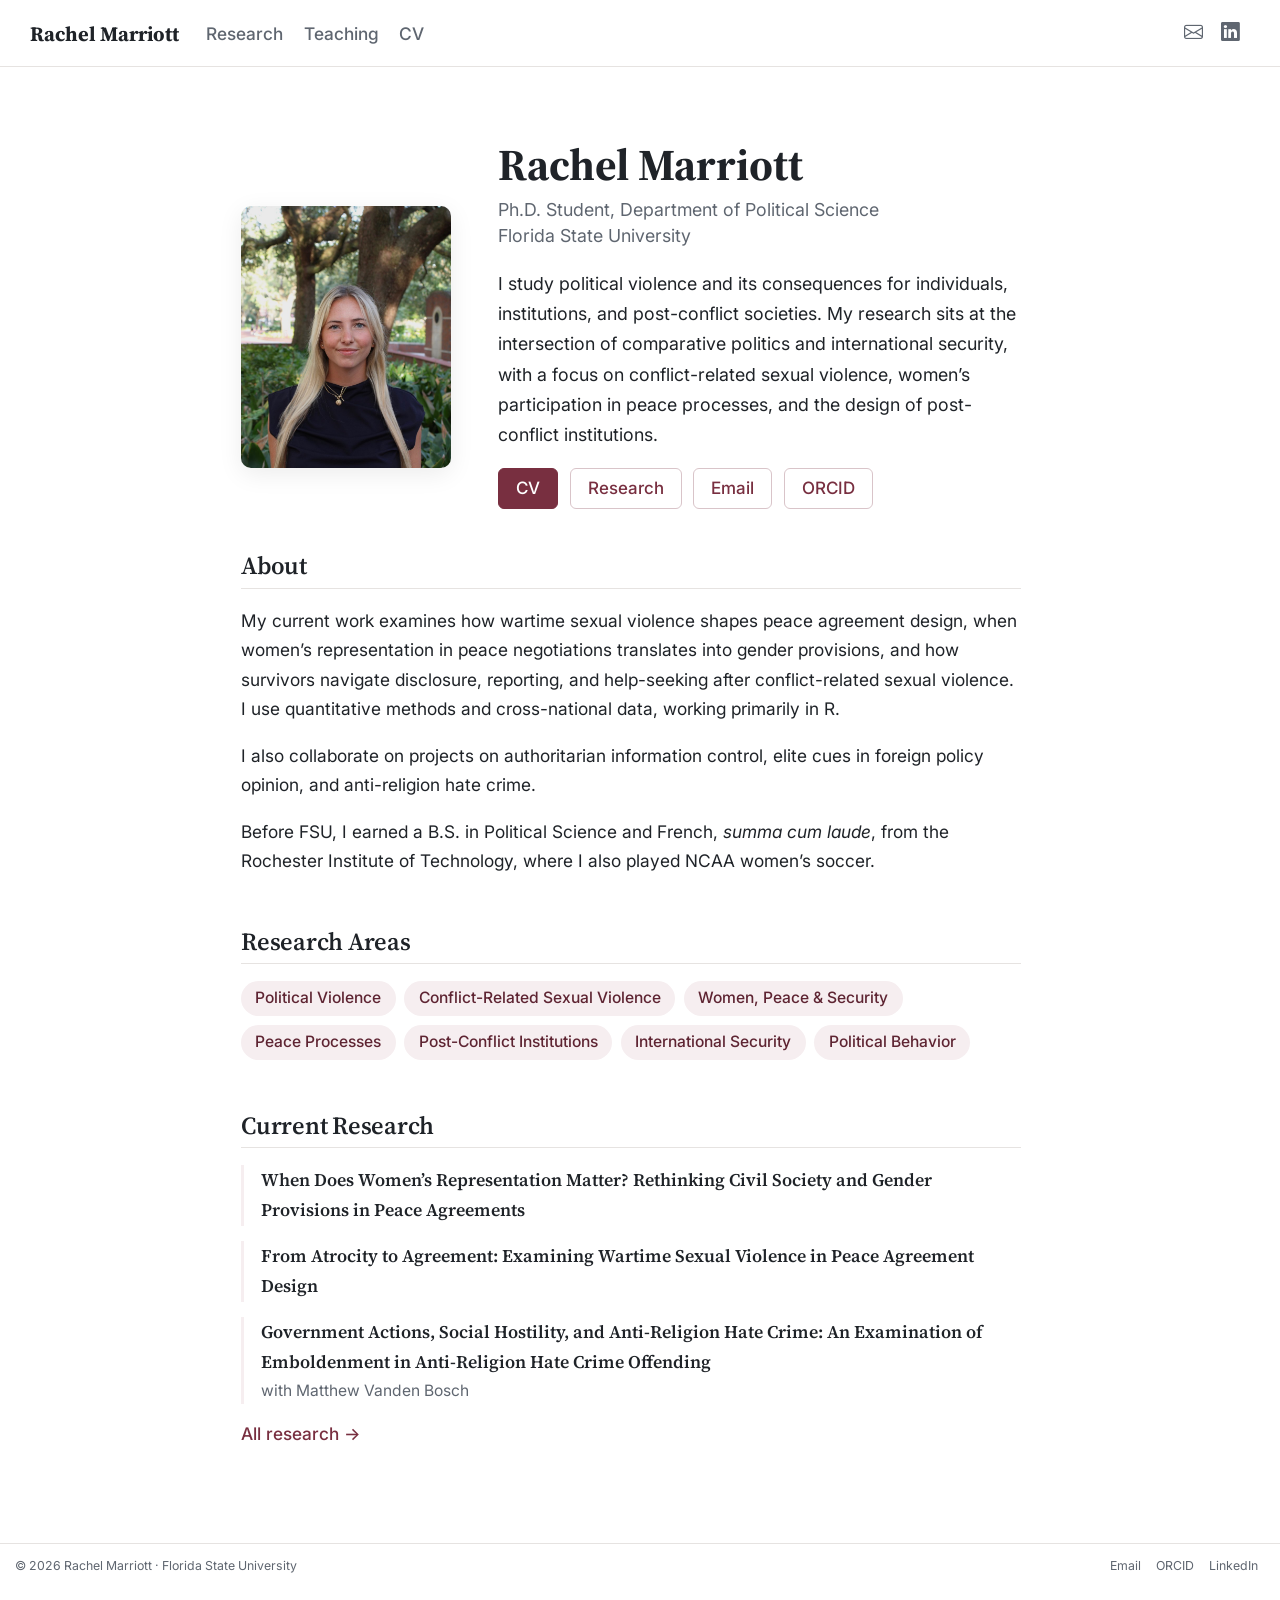
==== commit bd7f61aa: "Redesign site: new home, research cards, teaching, cleaner styling Co-Authored-By: Claude Opus 5.5 <" ====
--- a/docs/index.html
+++ b/docs/index.html
@@ -7,7 +7,7 @@
 <meta name="viewport" content="width=device-width, initial-scale=1.0, user-scalable=yes">
 
 
-<title>Rachel Marriott</title>
+<title>Rachel Marriott · Political Science, Florida State University – Rachel Marriott</title>
 <style>
 /* Default styles provided by pandoc.
 ** See https://pandoc.org/MANUAL.html#variables-for-html for config info.
@@ -31,11 +31,8 @@
 
 <script src="site_libs/quarto-nav/quarto-nav.js"></script>
 <script src="site_libs/quarto-nav/headroom.min.js"></script>
+<link href="./favicon.svg" rel="icon" type="image/svg+xml">
 <script src="site_libs/clipboard/clipboard.min.js"></script>
-<script src="site_libs/quarto-search/autocomplete.umd.js"></script>
-<script src="site_libs/quarto-search/fuse.min.js"></script>
-<script src="site_libs/quarto-search/quarto-search.js"></script>
-<meta name="quarto:offset" content="./">
 <script src="site_libs/quarto-html/quarto.js" type="module"></script>
 <script src="site_libs/quarto-html/tabsets/tabsets.js" type="module"></script>
 <script src="site_libs/quarto-html/scrollable-regions/scrollable-regions.js" type="module"></script>
@@ -46,20 +43,8 @@
 <link href="site_libs/quarto-html/quarto-syntax-highlighting-63b5708e65d6cd79cd7618c58d0c21e7.css" rel="stylesheet" id="quarto-text-highlighting-styles">
 <script src="site_libs/bootstrap/bootstrap.min.js"></script>
 <link href="site_libs/bootstrap/bootstrap-icons.css" rel="stylesheet">
-<link href="site_libs/bootstrap/bootstrap-2f26042ee04390a409193c36bb3e8631.min.css" rel="stylesheet" append-hash="true" id="quarto-bootstrap" data-mode="light">
+<link href="site_libs/bootstrap/bootstrap-f89d68873f5cbb4ab34755326dc556c0.min.css" rel="stylesheet" append-hash="true" id="quarto-bootstrap" data-mode="light">
 <script id="quarto-search-options" type="application/json">{
-  "location": "navbar",
-  "copy-button": false,
-  "collapse-after": 3,
-  "panel-placement": "end",
-  "type": "overlay",
-  "limit": 50,
-  "keyboard-shortcut": [
-    "f",
-    "/",
-    "s"
-  ],
-  "show-item-context": false,
   "language": {
     "search-no-results-text": "No results",
     "search-matching-documents-text": "matching documents",
@@ -74,29 +59,23 @@
     "search-label": "Search"
   }
 }</script>
-<style>
-
-      .quarto-title-block .quarto-title-banner {
-        background-image: url(banner.jpg);
-background-size: cover;
-      }
-</style>
+<style>html{ scroll-behavior: smooth; }</style>
 
 
 <link rel="stylesheet" href="styles.css">
-<meta property="og:title" content="Rachel Marriott">
-<meta property="og:description" content="Ph.D.&nbsp;student in Political Science at Florida State University studying political violence, gender and conflict, and peacebuilding.">
+<meta property="og:title" content="Rachel Marriott · Political Science, Florida State University">
+<meta property="og:description" content="Ph.D.&nbsp;student in Political Science at Florida State University studying political violence, conflict-related sexual violence, gender, and peace processes.">
 <meta property="og:image" content="https://rachelmarriott.github.io/headshot.jpeg">
 <meta property="og:site_name" content="Rachel Marriott">
-<meta property="og:image:alt" content="Rachel Marriott">
+<meta property="og:image:alt" content="Portrait of Rachel Marriott">
 <meta property="og:image:height" content="1000">
 <meta property="og:image:width" content="800">
 </head>
 
-<body class="nav-fixed quarto-light"><a id="quarto-skip-link" class="visually-hidden-focusable" href="#quarto-document-content">Skip to main content</a>
+<body class="nav-fixed fullcontent quarto-light"><a id="quarto-skip-link" class="visually-hidden-focusable" href="#quarto-document-content">Skip to main content</a>
 
 <div id="quarto-search-results"></div>
-  <header id="quarto-header" class="headroom fixed-top quarto-banner">
+  <header id="quarto-header" class="headroom fixed-top">
     <nav class="navbar navbar-expand-lg " data-bs-theme="dark" aria-label="Site">
       <div class="navbar-container container-fluid">
       <div class="navbar-brand-container mx-auto">
@@ -110,10 +89,6 @@
           <div class="collapse navbar-collapse" id="navbarCollapse">
             <ul class="navbar-nav navbar-nav-scroll me-auto">
   <li class="nav-item">
-    <a class="nav-link active" href="./index.html" aria-current="page"> 
-<span class="menu-text">Home</span></a>
-  </li>  
-  <li class="nav-item">
     <a class="nav-link" href="./research.html"> 
 <span class="menu-text">Research</span></a>
   </li>  
@@ -124,10 +99,6 @@
   <li class="nav-item">
     <a class="nav-link" href="./cv.html"> 
 <span class="menu-text">CV</span></a>
-  </li>  
-  <li class="nav-item">
-    <a class="nav-link" href="./contact.html"> 
-<span class="menu-text">Contact</span></a>
   </li>  
 </ul>
             <ul class="navbar-nav navbar-nav-scroll ms-auto">
@@ -145,94 +116,53 @@
           </div> <!-- /navcollapse -->
             <div class="quarto-navbar-tools">
 </div>
-            <div id="quarto-search" class="" title="Search"></div>
       </div> <!-- /container-fluid -->
     </nav>
 </header>
 <!-- content -->
-<header id="title-block-header" class="quarto-title-block default page-columns page-full">
-  <div class="quarto-title-banner page-columns page-full">
-    <div class="quarto-title column-page">
-      <h1 class="title">Rachel Marriott</h1>
-                      </div>
-  </div>
-    
-  
-  <div class="quarto-title-meta column-page">
-
-      
-    
-      
-    </div>
-    
-  
-  </header><div id="quarto-content" class="quarto-container page-columns page-rows-contents page-layout-full page-navbar">
+<div id="quarto-content" class="quarto-container page-columns page-rows-contents page-layout-article page-navbar">
 <!-- sidebar -->
 <!-- margin-sidebar -->
     
 <!-- main -->
-<main class="content quarto-banner-title-block column-page" id="quarto-document-content" tabindex="-1">
-
+<main class="content" id="quarto-document-content" tabindex="-1"><header id="title-block-header" class="quarto-title-block"></header>
 
 
 
 
 <div class="hero">
+<div class="hero-image">
+<p><img src="headshot.jpeg" class="img-fluid" alt="Portrait of Rachel Marriott"></p>
+</div>
 <div class="hero-text">
-<section id="ph.d.-student-in-political-science" class="level3">
-<h3 class="anchored" data-anchor-id="ph.d.-student-in-political-science">Ph.D.&nbsp;Student in Political Science</h3>
+<p class="hero-name" role="heading" aria-level="1">
+Rachel Marriott
+</p>
+<p><span class="hero-role">Ph.D.&nbsp;Student, Department of Political Science<br>Florida State University</span></p>
+<p>I study political violence and its consequences for individuals, institutions, and post-conflict societies. My research sits at the intersection of comparative politics and international security, with a focus on conflict-related sexual violence, women’s participation in peace processes, and the design of post-conflict institutions.</p>
+<p><a href="./cv.html" class="btn btn-primary">CV</a> <a href="./research.html" class="btn btn-outline-primary">Research</a> <a href="mailto:rsmarriott@fsu.edu" class="btn btn-outline-primary">Email</a> <a href="https://orcid.org/0009-0001-6405-3123" class="btn btn-outline-primary">ORCID</a></p>
+</div>
+</div>
+<section id="about" class="level2">
+<h2 class="anchored" data-anchor-id="about">About</h2>
+<p>My current work examines how wartime sexual violence shapes peace agreement design, when women’s representation in peace negotiations translates into gender provisions, and how survivors navigate disclosure, reporting, and help-seeking after conflict-related sexual violence. I use quantitative methods and cross-national data, working primarily in R.</p>
+<p>I also collaborate on projects on authoritarian information control, elite cues in foreign policy opinion, and anti-religion hate crime.</p>
+<p>Before FSU, I earned a B.S. in Political Science and French, <em>summa cum laude</em>, from the Rochester Institute of Technology, where I also played NCAA women’s soccer.</p>
 </section>
-<section id="florida-state-university" class="level3">
-<h3 class="anchored" data-anchor-id="florida-state-university">Florida State University</h3>
-<p>I study political violence and its consequences for individuals, institutions, and post-conflict societies. My research lies at the intersection of comparative politics and international security, with particular interests in conflict-related sexual violence, political behavior, peacebuilding, and gender and conflict.</p>
-<div class="hero-links">
-<p><a href="./research.html" class="btn btn-primary">Research</a> <a href="./cv.html" class="btn btn-outline-primary">Curriculum Vitae</a> <a href="mailto:rsmarriott@fsu.edu" class="btn btn-outline-primary">Email</a> <a href="https://orcid.org/0009-0001-6405-3123" class="btn btn-outline-primary">ORCID</a> <a href="https://www.linkedin.com/in/rachel-marriott" class="btn btn-outline-primary">LinkedIn</a></p>
+<section id="research-areas" class="level2">
+<h2 class="anchored" data-anchor-id="research-areas">Research Areas</h2>
+<div class="chips">
+<p><span class="chip">Political Violence</span> <span class="chip">Conflict-Related Sexual Violence</span> <span class="chip">Women, Peace &amp; Security</span> <span class="chip">Peace Processes</span> <span class="chip">Post-Conflict Institutions</span> <span class="chip">International Security</span> <span class="chip">Political Behavior</span></p>
 </div>
 </section>
+<section id="current-research" class="level2">
+<h2 class="anchored" data-anchor-id="current-research">Current Research</h2>
+<div class="mini-list">
+<p><a href="./research.html#representation">When Does Women’s Representation Matter? Rethinking Civil Society and Gender Provisions in Peace Agreements</a></p>
+<p><a href="./research.html#atrocity">From Atrocity to Agreement: Examining Wartime Sexual Violence in Peace Agreement Design</a></p>
+<p><a href="./research.html#hatecrime">Government Actions, Social Hostility, and Anti-Religion Hate Crime: An Examination of Emboldenment in Anti-Religion Hate Crime Offending</a> <span class="mini-meta">with Matthew Vanden Bosch</span></p>
 </div>
-<div class="hero-image">
-<p><img src="headshot.jpeg" class="img-fluid" alt="Rachel Marriott"></p>
-</div>
-</div>
-<hr>
-<section id="about" class="level2">
-<h2 class="anchored" data-anchor-id="about">About</h2>
-<p>I am a Ph.D.&nbsp;student in Political Science at Florida State University. My research examines how violence shapes political behavior, institutional responses, and post-conflict political development. I am particularly interested in understanding how violence transforms political institutions, shapes public attitudes, and influences long-term political development.</p>
-<p>My current work focuses on conflict-related sexual violence, survivor behavior, women’s participation in peace processes, and the design of post-conflict institutions. More broadly, I am interested in political violence, comparative political behavior, peacebuilding, democratic institutions, and gender and conflict.</p>
-<p>Before beginning my Ph.D.&nbsp;at FSU, I earned a B.S. in Political Science and French, <em>summa cum laude</em>, from the Rochester Institute of Technology (RIT), where I also competed as an NCAA women’s soccer student-athlete.</p>
-<hr>
-</section>
-<section id="research-interests" class="level2">
-<h2 class="anchored" data-anchor-id="research-interests">Research Interests</h2>
-<p class="interests">
-Comparative Politics · International Relations · Political Violence · International Security · Political Behavior · Women, Peace and Security · Peacebuilding
-</p>
-<hr>
-</section>
-<section id="research" class="level2">
-<h2 class="anchored" data-anchor-id="research">Research</h2>
-<p>My research is organized around three broad themes:</p>
-<p><strong>Political Violence and Conflict.</strong><br>
-I study how exposure to violence affects individuals, communities, and political institutions, with particular attention to conflict-related sexual violence and post-conflict political behavior.</p>
-<p><strong>Gender and Peacebuilding.</strong><br>
-I examine women’s participation in peace processes, gender provisions in peace agreements, and the ways conflict-related harms shape institutional design and post-conflict politics.</p>
-<p><strong>Political Behavior and Institutions.</strong><br>
-My broader research considers how institutions, social environments, and experiences of violence shape political attitudes, participation, and democratic development.</p>
-<hr>
-</section>
-<section id="current-projects" class="level2">
-<h2 class="anchored" data-anchor-id="current-projects">Current Projects</h2>
-<p><strong>Survivor Behavior After Conflict-Related Sexual Violence</strong><br>
-This project examines how survivors make decisions about disclosure, reporting, and help-seeking following conflict-related sexual violence, with particular attention to stigma, trust, and institutional context.</p>
-<p><strong>From Atrocity to Agreement: Wartime Sexual Violence in Peace Agreement Design</strong><br>
-This project investigates whether higher levels of wartime sexual violence are associated with the inclusion of gender provisions in comprehensive peace agreements.</p>
-<p><strong>Women’s Participation and Peace Agreement Design</strong><br>
-This research examines how women’s formal participation in peace negotiations and women’s civil society participation shape the inclusion of gender provisions in peace agreements.</p>
-<hr>
-</section>
-<section id="additional-information" class="level2">
-<h2 class="anchored" data-anchor-id="additional-information">Additional Information</h2>
-<p>For more information about my research, publications, conference presentations, and teaching, please see my <a href="./research.html">Research</a> page or <a href="./cv.html">Curriculum Vitae</a>.</p>
+<p><a href="./research.html" class="more-link">All research →</a></p>
 
 
 </section>
@@ -718,13 +648,29 @@
 <footer class="footer">
   <div class="nav-footer">
     <div class="nav-footer-left">
+<p>© 2026 Rachel Marriott · Florida State University</p>
+</div>   
+    <div class="nav-footer-center">
       &nbsp;
-    </div>   
-    <div class="nav-footer-center">
-<p>Rachel Marriott · Department of Political Science · Florida State University</p>
-</div>
+    </div>
     <div class="nav-footer-right">
-      &nbsp;
+      <ul class="footer-items list-unstyled">
+    <li class="nav-item">
+    <a class="nav-link" href="mailto:rsmarriott@fsu.edu">
+<p>Email</p>
+</a>
+  </li>  
+    <li class="nav-item">
+    <a class="nav-link" href="https://orcid.org/0009-0001-6405-3123">
+<p>ORCID</p>
+</a>
+  </li>  
+    <li class="nav-item">
+    <a class="nav-link" href="https://www.linkedin.com/in/rachel-marriott">
+<p>LinkedIn</p>
+</a>
+  </li>  
+</ul>
     </div>
   </div>
 </footer>
@@ -732,4 +678,5 @@
 
 
 
+<script src="site_libs/quarto-html/zenscroll-min.js"></script>
 </body></html>
--- a/docs/styles.css
+++ b/docs/styles.css
@@ -1,138 +1,305 @@
-/* ---------- Base (carried over from the old site) ---------- */
+/* =========================================================
+   Rachel Marriott — site styles
+   Serif headings (Source Serif 4), clean sans body (Inter),
+   FSU garnet used as an accent only.
+   ========================================================= */
+
+@import url("https://fonts.googleapis.com/css2?family=Inter:wght@400;500;600&family=Source+Serif+4:opsz,wght@8..60,500;8..60,600;8..60,700&display=swap");
+
 :root {
-  --fsu-garnet: #782F40;
-  --fsu-gold: #CEB888;
+  --garnet: #782F40;
+  --garnet-dark: #5e2432;
+  --garnet-tint: #f6eef0;
+  --ink: #1f2328;
+  --muted: #5f6670;
+  --line: #e6e3e1;
+  --serif: "Source Serif 4", Georgia, "Times New Roman", serif;
+  --sans: "Inter", -apple-system, "Segoe UI", Helvetica, Arial, sans-serif;
 }
 
 body {
+  font-family: var(--sans);
+  font-size: 1.02rem;
   line-height: 1.7;
-  color: #333;
+  color: var(--ink);
+  -webkit-font-smoothing: antialiased;
+}
+
+main.content {
+  max-width: 780px;
+}
+
+h1, h2, h3, .title {
+  font-family: var(--serif);
+  color: var(--ink);
+  letter-spacing: -0.01em;
+}
+
+h1.title {
+  font-weight: 700;
+  font-size: 2.4rem;
+  margin-top: 1.5rem;
 }
 
 h2 {
-  font-weight: 500;
-  color: #222;
-  margin-top: 2rem;
+  font-weight: 600;
+  font-size: 1.45rem;
+  margin-top: 3rem;
+  margin-bottom: 1rem;
+  padding-bottom: 0.4rem;
+  border-bottom: 1px solid var(--line);
 }
 
 h3 {
-  font-weight: 500;
+  font-weight: 600;
+  font-size: 1.15rem;
+  line-height: 1.4;
 }
 
 a {
-  color: var(--fsu-garnet);
-}
-
-hr {
-  margin: 2.5rem 0;
-  opacity: 0.15;
-}
-
-/* ---------- Banner (FSU campus image behind the page title) ---------- */
-.quarto-title-banner {
-  background-size: cover;
-  background-position: center center;
-  min-height: 160px;
-}
-
-.quarto-title-banner .quarto-title .title,
-.quarto-title-banner .subtitle {
-  color: #fff;
-  text-shadow: 0 1px 6px rgba(0, 0, 0, 0.55);
-}
-
-/* ---------- Buttons in FSU garnet ---------- */
+  color: var(--garnet);
+  text-decoration-thickness: 1px;
+  text-underline-offset: 3px;
+}
+
+a:hover { color: var(--garnet-dark); }
+
+/* ---------- Navbar ---------- */
+.navbar {
+  border-bottom: 1px solid var(--line);
+  background: #fff !important;
+}
+
+.navbar-title {
+  font-family: var(--serif);
+  font-weight: 700;
+  font-size: 1.2rem;
+  color: var(--ink) !important;
+}
+
+.navbar .nav-link {
+  font-weight: 500;
+  color: var(--muted) !important;
+}
+
+.navbar .nav-link.active,
+.navbar .nav-link:hover {
+  color: var(--garnet) !important;
+}
+
+/* ---------- Buttons ---------- */
+.btn {
+  font-weight: 500;
+  border-radius: 6px;
+  padding: 0.4rem 1rem;
+  margin: 0 0.4rem 0.5rem 0;
+}
+
 .btn-primary {
-  background-color: var(--fsu-garnet);
-  border-color: var(--fsu-garnet);
+  background-color: var(--garnet);
+  border-color: var(--garnet);
 }
 
 .btn-primary:hover,
 .btn-primary:focus {
-  background-color: #5e2432;
-  border-color: #5e2432;
+  background-color: var(--garnet-dark);
+  border-color: var(--garnet-dark);
 }
 
 .btn-outline-primary {
-  color: var(--fsu-garnet);
-  border-color: var(--fsu-garnet);
+  color: var(--garnet);
+  border-color: #d9c4c9;
 }
 
 .btn-outline-primary:hover,
 .btn-outline-primary:focus {
-  background-color: var(--fsu-garnet);
-  border-color: var(--fsu-garnet);
+  background-color: var(--garnet);
+  border-color: var(--garnet);
   color: #fff;
 }
 
-/* ---------- Home page hero ---------- */
+/* ---------- Home: hero ---------- */
 .hero {
   display: flex;
-  align-items: flex-start;
-  gap: 3rem;
-  margin-top: 1rem;
-}
-
-.hero-text {
-  flex: 1;
-}
-
-.hero-text h3 {
-  margin: 0;
-  font-size: 1.25rem;
-  color: #555;
-}
-
-.hero-text p {
-  font-size: 1.1rem;
-  margin-top: 1.25rem;
-}
-
-.hero-links p {
+  align-items: center;
+  gap: 2.75rem;
+  margin: 2.5rem 0 1rem;
+}
+
+.hero-image { flex-shrink: 0; }
+
+.hero-image p { margin: 0; }
+
+.hero-image img {
+  width: 210px;
+  height: 262px;
+  object-fit: cover;
+  border-radius: 10px;
+  box-shadow: 0 6px 24px rgba(0, 0, 0, 0.08);
+}
+
+.hero-text { flex: 1; }
+
+.hero-text p.hero-name {
+  font-family: var(--serif);
+  line-height: 1.15;
+  font-size: 2.6rem;
+  font-weight: 700;
+  margin: 0 0 0.35rem;
+  border: none;
+  padding: 0;
+}
+
+.hero-role {
+  display: block;
+  color: var(--muted);
+  font-size: 1.05rem;
+  line-height: 1.5;
+  margin-bottom: 1.1rem;
+}
+
+.hero-text p { font-size: 1.05rem; }
+
+@media (max-width: 720px) {
+  .hero {
+    flex-direction: column;
+    align-items: flex-start;
+    gap: 1.5rem;
+  }
+  .hero-image img { width: 160px; height: 200px; }
+  .hero-text p.hero-name { font-size: 2.1rem; }
+}
+
+/* ---------- Chips (research areas) ---------- */
+.chips p {
   display: flex;
   flex-wrap: wrap;
-  gap: 0.6rem;
-  margin-top: 1.5rem;
-}
-
-.hero-image {
-  flex-shrink: 0;
-}
-
-.hero-image img {
-  width: 220px;
-  height: 275px;
-  object-fit: cover;
-  object-position: center;
-  border-radius: 6px;
-}
-
-.interests {
-  color: #555;
-  font-size: 1.1rem;
-}
-
-@media (max-width: 700px) {
-  .hero {
-    flex-direction: column-reverse;
-    gap: 1.5rem;
-  }
-
-  .hero-image img {
-    width: 180px;
-    height: 225px;
-  }
+  gap: 0.5rem;
+}
+
+.chip {
+  background: var(--garnet-tint);
+  color: var(--garnet-dark);
+  border-radius: 999px;
+  padding: 0.25rem 0.85rem;
+  font-size: 0.92rem;
+  font-weight: 500;
+}
+
+/* ---------- Home: current research list ---------- */
+.mini-list p {
+  margin: 0 0 0.9rem;
+  padding-left: 1rem;
+  border-left: 3px solid var(--garnet-tint);
+}
+
+.mini-list a {
+  font-family: var(--serif);
+  font-weight: 600;
+  font-size: 1.05rem;
+  color: var(--ink);
+  text-decoration: none;
+}
+
+.mini-list a:hover { color: var(--garnet); }
+
+.mini-meta {
+  display: block;
+  color: var(--muted);
+  font-size: 0.92rem;
+}
+
+.more-link {
+  font-weight: 500;
+  text-decoration: none;
 }
 
 /* ---------- Research page ---------- */
-.research-page h3 {
-  font-size: 1.2rem;
-  margin-top: 1.5rem;
-}
-
-.research-footer {
-  color: #666;
-  font-style: italic;
+.lead p {
+  font-size: 1.08rem;
+  color: #3a4048;
+}
+
+.paper {
+  padding: 1.25rem 0 1.1rem;
+  border-bottom: 1px solid var(--line);
+}
+
+.paper:last-of-type { border-bottom: none; }
+
+.paper h3 {
+  margin: 0.4rem 0 0.25rem;
+  scroll-margin-top: 90px;
+}
+
+.paper p { margin-bottom: 0.3rem; }
+
+.tag {
+  display: inline-block;
+  font-size: 0.72rem;
+  font-weight: 600;
+  text-transform: uppercase;
+  letter-spacing: 0.06em;
+  color: var(--garnet);
+  background: var(--garnet-tint);
+  border-radius: 4px;
+  padding: 0.12rem 0.5rem;
+}
+
+.tag-muted {
+  color: var(--muted);
+  background: #f1f2f4;
+}
+
+.coauthors {
+  color: var(--muted);
+  font-size: 0.95rem;
+}
+
+details { margin-top: 0.35rem; }
+
+details summary {
+  cursor: pointer;
+  color: var(--garnet);
+  font-weight: 500;
+  font-size: 0.92rem;
+  list-style: none;
+}
+
+details summary::-webkit-details-marker { display: none; }
+details summary::before { content: "+ "; }
+details[open] summary::before { content: "− "; }
+
+details[open] {
+  color: #3a4048;
+  font-size: 0.97rem;
+}
+
+details[open] summary { margin-bottom: 0.4rem; }
+
+/* ---------- Two-column rows (presentations, teaching) ---------- */
+.rows p {
+  display: flex;
+  justify-content: space-between;
+  gap: 1.5rem;
+  margin: 0;
+  padding: 0.55rem 0;
+  border-bottom: 1px solid var(--line);
+}
+
+.rows p:last-child { border-bottom: none; }
+
+.row-date {
+  color: var(--muted);
+  white-space: nowrap;
+  font-variant-numeric: tabular-nums;
+}
+
+.section-note {
+  display: block;
+  color: var(--muted);
+  font-size: 0.95rem;
+  margin: -0.5rem 0 0.5rem;
 }
 
 /* ---------- CV page ---------- */
@@ -141,11 +308,13 @@
   align-items: center;
   flex-wrap: wrap;
   gap: 1rem;
-  margin-bottom: 1.5rem;
-}
+  margin-bottom: 1.25rem;
+}
+
+.cv-header p { margin: 0; }
 
 .cv-updated {
-  color: #777;
+  color: var(--muted);
   font-size: 0.95rem;
 }
 
@@ -153,29 +322,22 @@
   width: 100%;
   height: 85vh;
   min-height: 700px;
-  border: 1px solid #ddd;
-  border-radius: 6px;
+  border: 1px solid var(--line);
+  border-radius: 8px;
 }
 
 .cv-fallback {
-  color: #777;
+  color: var(--muted);
   font-size: 0.9rem;
   margin-top: 0.5rem;
 }
 
-/* ---------- Contact page ---------- */
-.contact-details {
-  color: #555;
-  font-size: 1.1rem;
-}
-
-.contact-details strong {
-  color: #333;
-  font-weight: 500;
-}
-
-/* ---------- Navbar active link in garnet ---------- */
-.navbar .nav-link.active,
-.navbar .nav-link:hover {
-  color: var(--fsu-garnet) !important;
-}
+/* ---------- Footer ---------- */
+.nav-footer {
+  border-top: 1px solid var(--line);
+  font-size: 0.88rem;
+  color: var(--muted);
+}
+
+.nav-footer a { color: var(--muted); }
+.nav-footer a:hover { color: var(--garnet); }
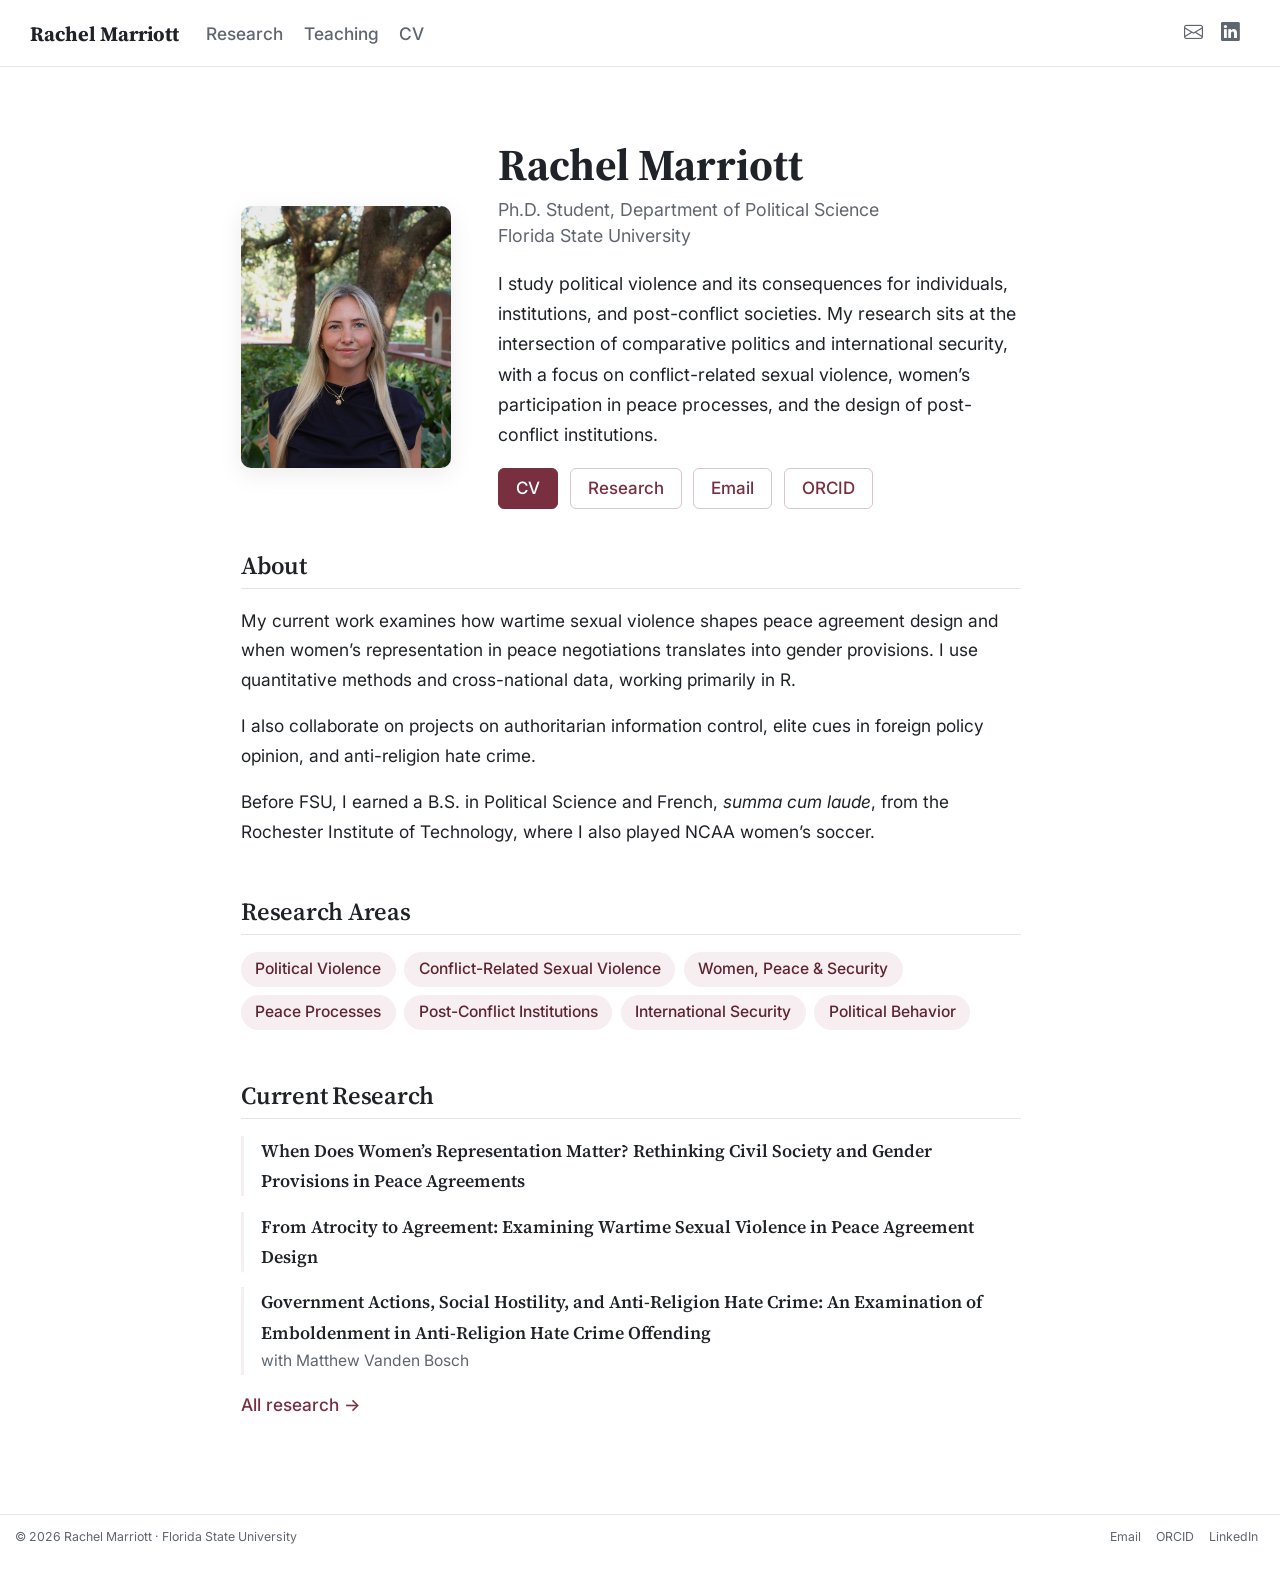
==== commit 280b47fa: "Remove survivor-behavior project from home page bio Co-Authored-By: Claude Opus 5.5 <noreply@anthrop" ====
--- a/docs/index.html
+++ b/docs/index.html
@@ -145,7 +145,7 @@
 </div>
 <section id="about" class="level2">
 <h2 class="anchored" data-anchor-id="about">About</h2>
-<p>My current work examines how wartime sexual violence shapes peace agreement design, when women’s representation in peace negotiations translates into gender provisions, and how survivors navigate disclosure, reporting, and help-seeking after conflict-related sexual violence. I use quantitative methods and cross-national data, working primarily in R.</p>
+<p>My current work examines how wartime sexual violence shapes peace agreement design and when women’s representation in peace negotiations translates into gender provisions. I use quantitative methods and cross-national data, working primarily in R.</p>
 <p>I also collaborate on projects on authoritarian information control, elite cues in foreign policy opinion, and anti-religion hate crime.</p>
 <p>Before FSU, I earned a B.S. in Political Science and French, <em>summa cum laude</em>, from the Rochester Institute of Technology, where I also played NCAA women’s soccer.</p>
 </section>
